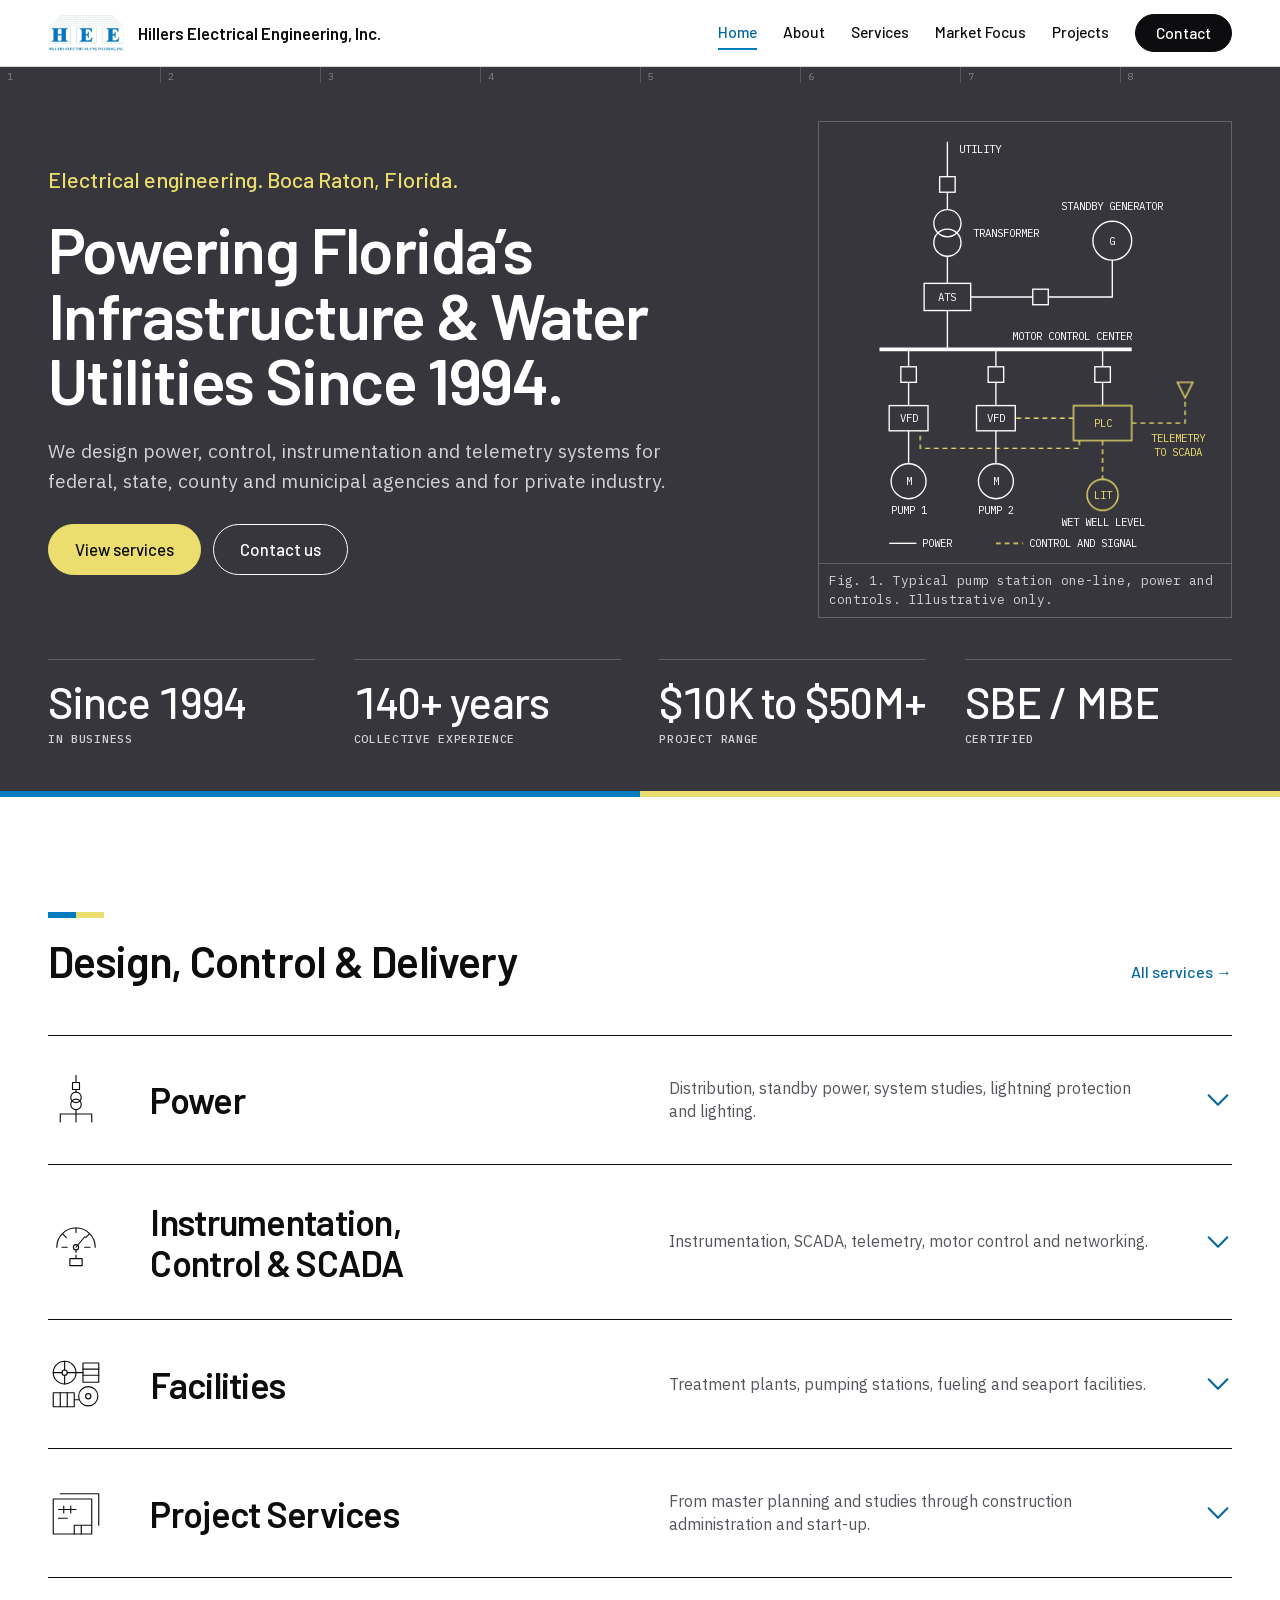
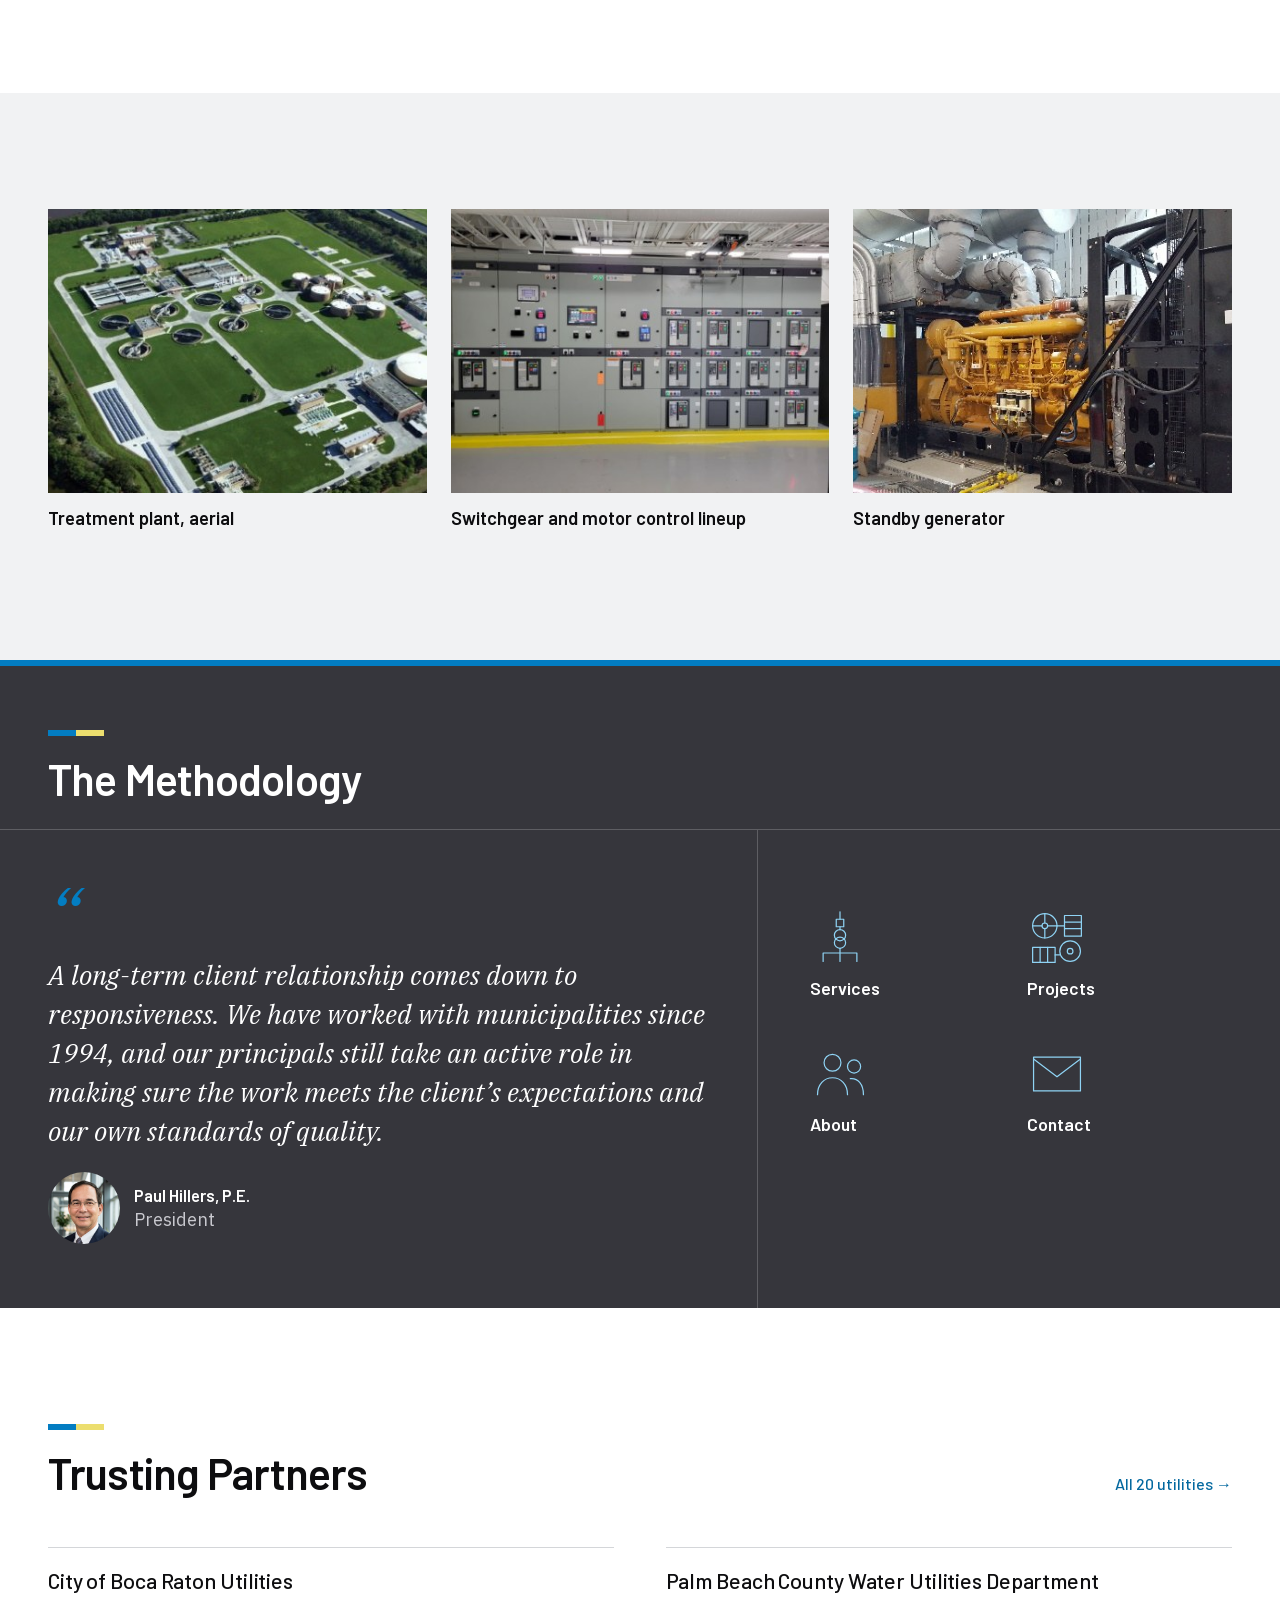
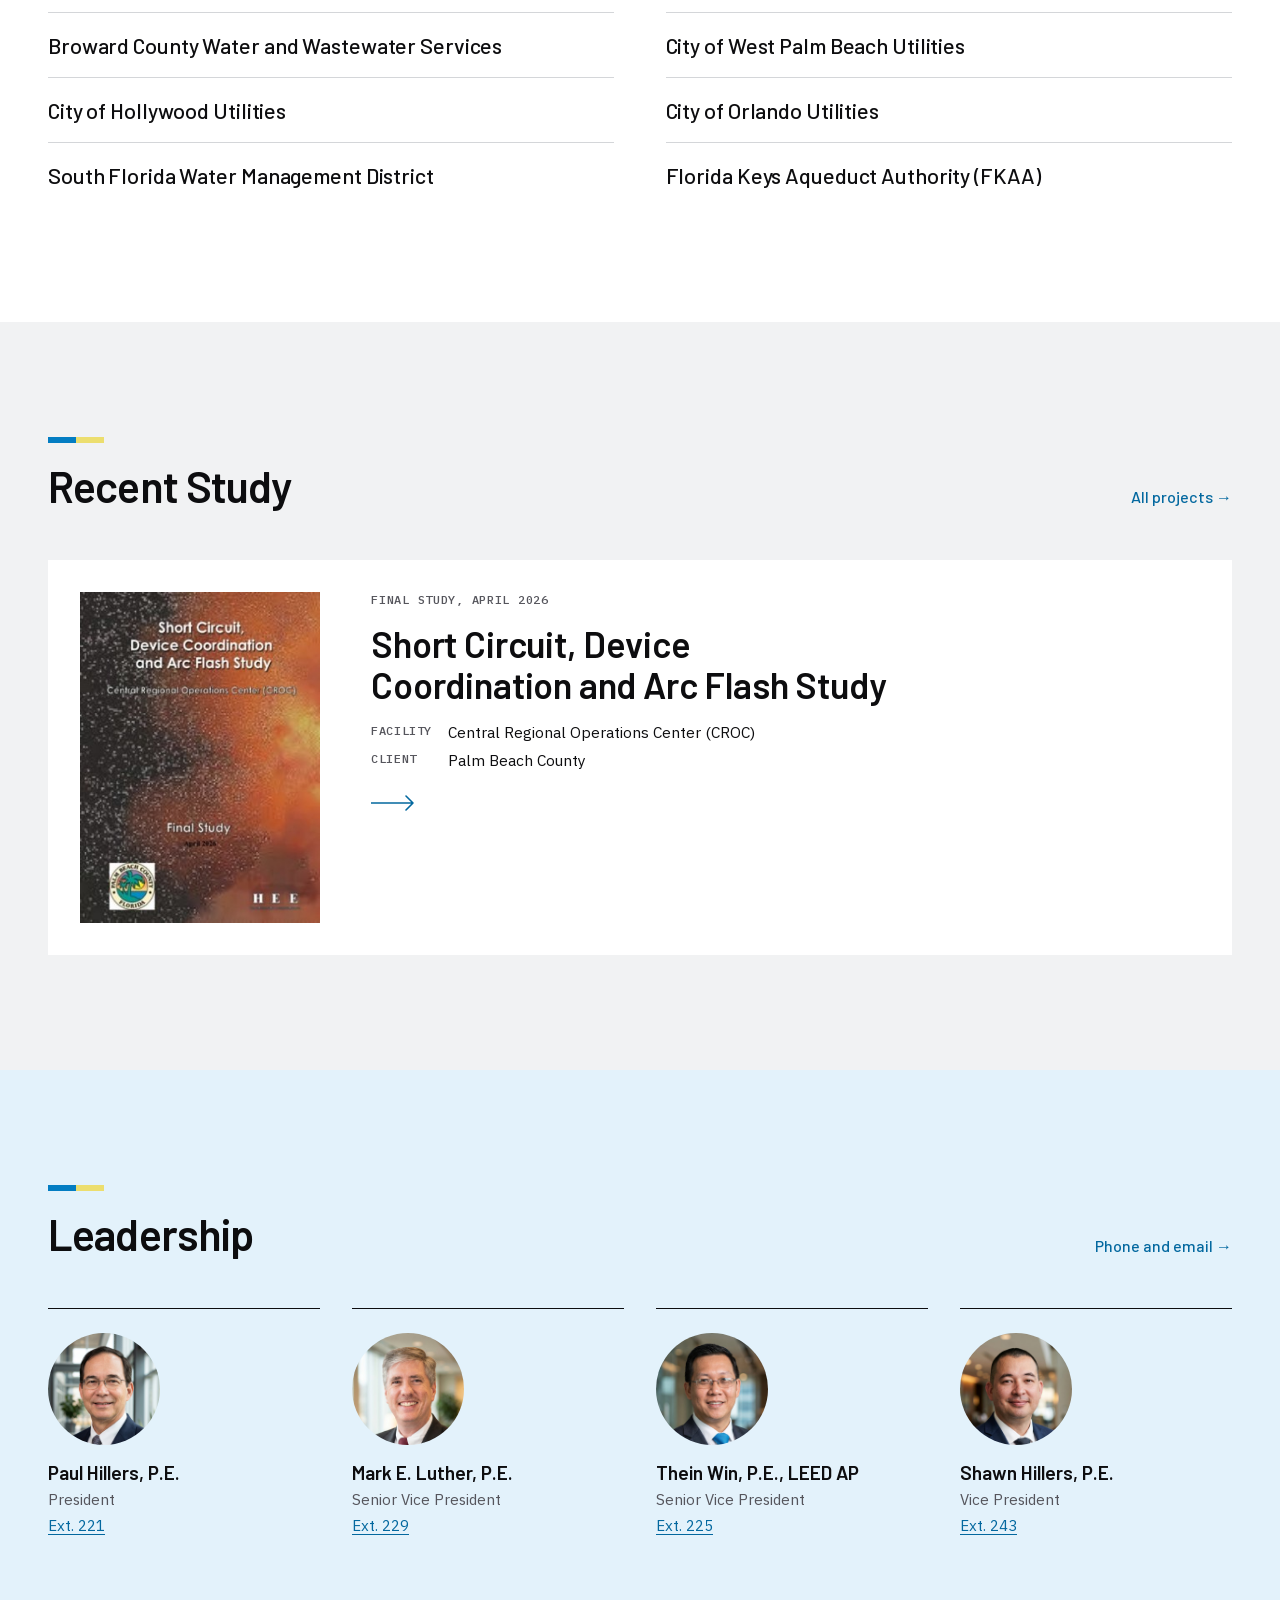
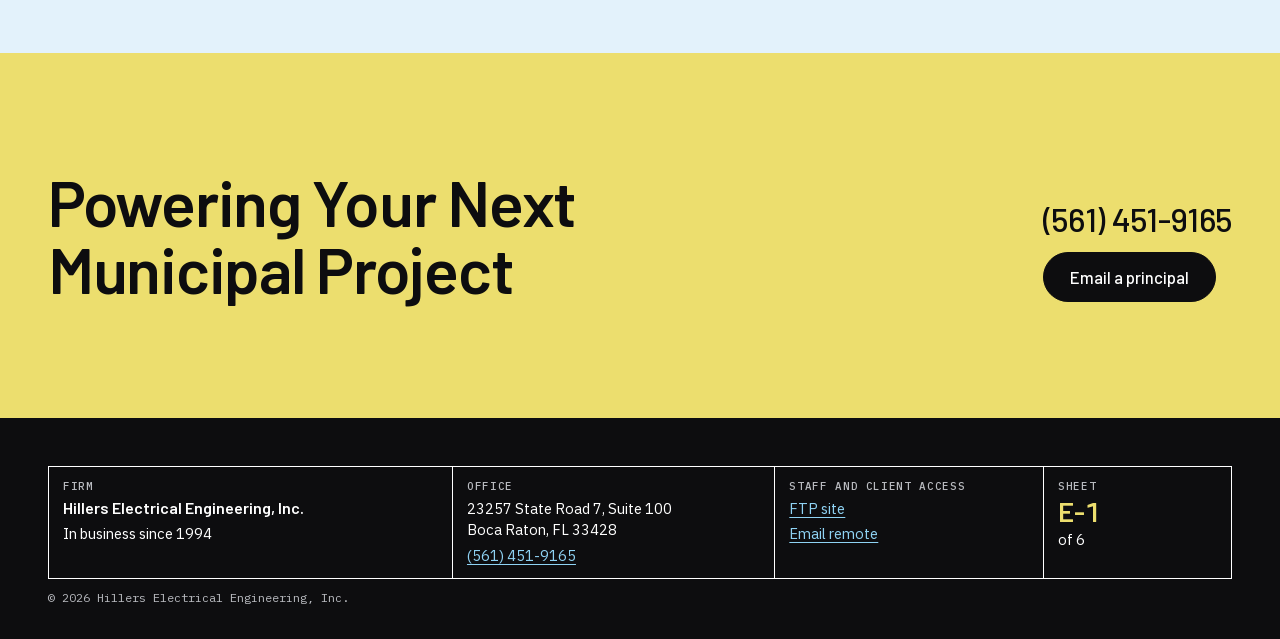
==== index.html @ 5da13897 "Site v1 preview: Elizabeth's design plus Services fixes, Market Focus page, SEO and launch files - P" ====
<!doctype html>
<html lang="en">
<head>
<meta charset="utf-8">
<meta name="viewport" content="width=device-width, initial-scale=1, viewport-fit=cover">
<title>Hillers Electrical Engineering | Boca Raton, Florida</title>
<meta name="description" content="Electrical, instrumentation and control engineering for public utilities and agencies. Boca Raton, Florida, since 1994.">
<link rel="canonical" href="https://www.hillersee.com/">
<link rel="icon" href="favicon.svg" type="image/svg+xml">
<meta name="theme-color" content="#36363c">
<meta property="og:type" content="website">
<meta property="og:site_name" content="Hillers Electrical Engineering, Inc.">
<meta property="og:title" content="Hillers Electrical Engineering | Boca Raton, Florida">
<meta property="og:description" content="Electrical, instrumentation and control engineering for public utilities and agencies. Boca Raton, Florida, since 1994.">
<meta property="og:url" content="https://www.hillersee.com/">
<meta property="og:image" content="https://www.hillersee.com/img/og.jpg">
<meta property="og:image:width" content="1200">
<meta property="og:image:height" content="630">
<meta name="twitter:card" content="summary_large_image">
<link rel="preload" href="fonts/barlow-600.woff2" as="font" type="font/woff2" crossorigin>
<link rel="preload" href="fonts/ibm-plex-sans-400.woff2" as="font" type="font/woff2" crossorigin>
<link rel="stylesheet" href="css/site.css">
<script type="application/ld+json">
{"@context":"https://schema.org","@type":"ProfessionalService","name":"Hillers Electrical Engineering, Inc.","alternateName":"HEE","url":"https://www.hillersee.com/","logo":"https://www.hillersee.com/img/logo.png","image":"https://www.hillersee.com/img/og.jpg","telephone":"+1-561-451-9165","foundingDate":"1994","description":"Electrical, instrumentation and control engineering for water, wastewater, stormwater, fueling and seaport facilities. SBE/MBE certified. Boca Raton, Florida, since 1994.","address":{"@type":"PostalAddress","streetAddress":"23257 State Road 7, Suite 100","addressLocality":"Boca Raton","addressRegion":"FL","postalCode":"33428","addressCountry":"US"},"areaServed":{"@type":"State","name":"Florida"},"knowsAbout":["Electrical power distribution design","SCADA and instrumentation","Telemetry systems","Arc flash studies","Standby generator systems","Water and wastewater treatment facilities"]}
</script>
</head>
<body>
<a class="skip" href="#main">Skip to content</a>
<header class="site-head band"><div class="wrap">
  <a class="brand" href="index.html"><img src="img/logo.png" alt="" width="451" height="216"><span>Hillers Electrical Engineering, Inc.</span></a>
  <nav class="site-nav" aria-label="Main"><ul><li><a href="index.html" aria-current="page">Home</a></li><li><a href="about.html">About</a></li><li><a href="services.html">Services</a></li><li><a href="market-focus.html">Market Focus</a></li><li><a href="projects.html">Projects</a></li><li><a href="contact.html">Contact</a></li></ul></nav>
</div></header>
<main id="main">
<section class="hero band"><div class="zones" aria-hidden="true"><span>1</span><span>2</span><span>3</span><span>4</span><span>5</span><span>6</span><span>7</span><span>8</span></div><div class="wrap">
  <div class="hero-text">
    <div class="rotor">
      <span class="r r1" aria-hidden="true">Water and wastewater. Stormwater and seaports.</span>
      <span class="r r2" aria-hidden="true">Power and control. Instrumentation and telemetry.</span>
      <span class="r r3" aria-hidden="true">Low to high voltage. Normal and standby power.</span>
      <p class="r-final">Electrical engineering. Boca Raton, Florida.</p>
    </div>
    <h1>Powering Florida’s Infrastructure &amp; Water Utilities Since 1994.</h1>
    <p class="lede">We design power, control, instrumentation and telemetry systems for federal, state, county and municipal agencies and for private industry.</p>
    <div class="actions"><a class="btn btn-solid" href="services.html">View services</a><a class="btn btn-line" href="contact.html">Contact us</a></div>
  </div>
  <figure class="plate hero-fig"><div class="hero-photos" aria-hidden="true"><img class="p1" src="img/plant-aerial.jpg" alt="" width="658" height="307"><img class="p2" src="img/switchgear.jpg" alt="" width="413" height="309"><img class="p3" src="img/generator.jpg" alt="" width="555" height="312"></div><div class="oneline"><svg viewBox="0 0 400 430" role="img" aria-labelledby="ol-t ol-d" class="oneline-svg">
  <title id="ol-t">Illustrative one-line diagram of a pump station</title>
  <desc id="ol-d">Utility power passes through a breaker and transformer to an automatic transfer switch, which also takes a standby generator. The switch feeds a motor control center serving two pumps through variable frequency drives. A PLC reads wet well level, controls the drives and reports to SCADA by telemetry.</desc>
  <!-- service and transfer switch -->
  <text x="132" y="20">UTILITY</text>
  <path class="pw" d="M120 8V44M120 60V78M120 126V154M120 182V222"/>
  <rect class="dev" x="112" y="44" width="16" height="16"/>
  <circle class="dev" cx="120" cy="92" r="14"/><circle cx="120" cy="112" r="14" class="pw"/>
  <text x="146" y="106">TRANSFORMER</text>
  <rect class="dev" x="96" y="154" width="48" height="28"/><text class="tc" x="120" y="172">ATS</text>
  <!-- standby generator -->
  <text class="tc" x="290" y="78">STANDBY GENERATOR</text>
  <path class="pw" d="M290 130V168H144"/>
  <circle class="dev" cx="290" cy="110" r="20"/><text class="tc" x="290" y="114">G</text>
  <rect class="dev" x="208" y="160" width="16" height="16"/>
  <!-- motor control center -->
  <path class="bus" d="M50 222H310"/>
  <text x="310" y="212" text-anchor="end">MOTOR CONTROL CENTER</text>
  <!-- pump feeders -->
  <path class="pw" d="M80 222V240M80 256V280M80 306V340M170 222V240M170 256V280M170 306V340M280 222V240M280 256V280"/>
  <rect class="dev" x="72" y="240" width="16" height="16"/><rect class="dev" x="162" y="240" width="16" height="16"/><rect class="dev" x="272" y="240" width="16" height="16"/>
  <rect class="dev" x="60" y="280" width="40" height="26"/><text class="tc" x="80" y="297">VFD</text>
  <rect class="dev" x="150" y="280" width="40" height="26"/><text class="tc" x="170" y="297">VFD</text>
  <circle class="dev" cx="80" cy="358" r="18"/><text class="tc" x="80" y="362">M</text>
  <circle class="dev" cx="170" cy="358" r="18"/><text class="tc" x="170" y="362">M</text>
  <text class="tc" x="80" y="392">PUMP 1</text><text class="tc" x="170" y="392">PUMP 2</text>
  <!-- controls -->
  <path class="sig" d="M250 293H190M256 316V324H92V306M280 316V356M310 298H365V272"/>
  <rect class="inst" x="250" y="280" width="60" height="36"/><text class="tc blue" x="280" y="302">PLC</text>
  <circle class="inst" cx="280" cy="372" r="16"/><text class="tc blue" x="280" y="376">LIT</text>
  <text class="tc" x="280" y="404">WET WELL LEVEL</text>
  <path class="inst" d="M365 272L357 256H373Z"/>
  <text class="tc blue" x="358" y="318">TELEMETRY</text><text class="tc blue" x="358" y="332">TO SCADA</text>
  <!-- legend -->
  <path class="pw" d="M60 422H88"/><text x="94" y="426">POWER</text>
  <path class="sig" d="M170 422H198"/><text x="204" y="426">CONTROL AND SIGNAL</text>
</svg></div><figcaption>Fig. 1. Typical pump station one-line, power and controls. Illustrative only.</figcaption></figure>
    <dl class="facts">
      <div><dt>In business</dt><dd>Since 1994</dd></div>
      <div><dt>Collective experience</dt><dd>140+ years</dd></div>
      <div><dt>Project range</dt><dd>$10K to $50M+</dd></div>
      <div><dt>Certified</dt><dd>SBE / MBE</dd></div>
    </dl>
</div></section>

<section class="band"><div class="wrap">
  <div class="section-head"><h2>Design, Control &amp; Delivery</h2><a class="more" href="services.html">All services</a></div>
  <div class="tiles"><details class="tile" name="services"><summary><svg class="icon" viewBox="0 0 64 64" aria-hidden="true" focusable="false"><path d="M32 4v8"/><rect x="28" y="12" width="8" height="8"/><path d="M32 20v3"/><circle cx="32" cy="29" r="6"/><circle cx="32" cy="37" r="6"/><path d="M32 43v5M14 48h36M14 48v9M32 48v9M50 48v9"/></svg><h3>Power</h3><p>Distribution, standby power, system studies, lightning protection and lighting.</p><svg class="chev" viewBox="0 0 24 24" aria-hidden="true" focusable="false"><path d="M4 8l8 8 8-8"/></svg></summary><div class="tile-body"><ul class="ticks"><li>Low, medium and high voltage power distribution systems</li><li>Emergency standby generator systems</li><li>Short-circuit, protective device coordination and arc flash studies</li><li>Lightning protection, grounding, bonding and surge protection</li><li>Lighting systems design</li></ul><a class="more" href="services.html#power">Power in detail</a></div></details><details class="tile" name="services"><summary><svg class="icon" viewBox="0 0 64 64" aria-hidden="true" focusable="false"><path d="M10 38a22 22 0 0 1 44 0"/><path d="M16 38h6M42 38h6M32 16v5M17 23l4 4M47 23l-4 4"/><path d="M32 38l10-12"/><circle cx="32" cy="38" r="3"/><path stroke-dasharray="3 3" d="M32 41v10"/><rect x="25" y="51" width="14" height="8"/></svg><h3>Instrumentation, Control &amp; SCADA</h3><p>Instrumentation, SCADA, telemetry, motor control and networking.</p><svg class="chev" viewBox="0 0 24 24" aria-hidden="true" focusable="false"><path d="M4 8l8 8 8-8"/></svg></summary><div class="tile-body"><ul class="ticks"><li>Process instrumentation and control systems</li><li>SCADA and operator interface systems</li><li>Telemetry systems, fiber optic and radio communication</li><li>Motor control systems, including VFD applications</li><li>Communications and networking systems</li><li>PLC and computer programming</li></ul><a class="more" href="services.html#controls">Instrumentation, Control &amp; SCADA in detail</a></div></details><details class="tile" name="services"><summary><svg class="icon" viewBox="0 0 64 64" aria-hidden="true" focusable="false"><circle cx="19" cy="19" r="13"/><circle cx="19" cy="19" r="3"/><path d="M6 19h10M22 19h10M19 6v10M19 22v10"/><circle cx="46" cy="46" r="11"/><circle cx="46" cy="46" r="3"/><rect x="40" y="8" width="18" height="22"/><path d="M40 15h18M40 22h18"/><rect x="6" y="42" width="24" height="16"/><path d="M14 42v16M22 42v16"/><path d="M32 19h8M30 50h5"/></svg><h3>Facilities</h3><p>Treatment plants, pumping stations, fueling and seaport facilities.</p><svg class="chev" viewBox="0 0 24 24" aria-hidden="true" focusable="false"><path d="M4 8l8 8 8-8"/></svg></summary><div class="tile-body"><ul class="ticks"><li>Water and wastewater treatment plants</li><li>Stormwater pumping and control structures</li><li>Lift stations and ASR wells</li><li>Fueling systems, seaport storage and handling</li><li>Major fuel storage and refining facilities, U.S. and international</li></ul><a class="more" href="services.html#facilities">Facilities in detail</a></div></details><details class="tile" name="services"><summary><svg class="icon" viewBox="0 0 64 64" aria-hidden="true" focusable="false"><path d="M14 10h44v36"/><rect x="6" y="16" width="44" height="40"/><path d="M30 46h20M30 46v10M38 46v10"/><path d="M12 28h20M18 24v8M26 24v8"/><path d="M12 38h10"/></svg><h3>Project Services</h3><p>From master planning and studies through construction administration and start-up.</p><svg class="chev" viewBox="0 0 24 24" aria-hidden="true" focusable="false"><path d="M4 8l8 8 8-8"/></svg></summary><div class="tile-body"><ul class="ticks"><li>Master planning and condition assessment studies</li><li>Constructability review and utility coordination</li><li>Energy audits, cost estimates and value engineering</li><li>Construction administration, inspection, testing and start-up</li><li>Security and fire alarm system design</li></ul><a class="more" href="services.html#project-services">Project Services in detail</a></div></details></div>
</div></section>

<section class="band tinted"><div class="wrap">
  <div class="plates-3">
    <a class="photo-card" href="projects.html"><div class="zoom"><img src="img/plant-aerial.jpg" alt="Aerial view of a treatment plant with clarifiers and storage tanks" width="658" height="307"></div><span>Treatment plant, aerial</span></a>
    <a class="photo-card" href="projects.html"><div class="zoom"><img src="img/switchgear.jpg" alt="Lineup of electrical switchgear and motor control sections in an indoor electrical room" width="413" height="309"></div><span>Switchgear and motor control lineup</span></a>
    <a class="photo-card" href="projects.html"><div class="zoom"><img src="img/generator.jpg" alt="Large diesel standby generator installed indoors" width="555" height="312"></div><span>Standby generator</span></a>
  </div>
</div></section>

<section class="quote-band"><div class="quote-head band"><div class="wrap"><h2>The Methodology</h2></div></div>
  <div class="band"><div class="wrap quote-grid">
    <div class="quote-main stack">
      <blockquote><p>A long-term client relationship comes down to responsiveness. We have worked with municipalities since 1994, and our principals still take an active role in making sure the work meets the client’s expectations and our own standards of&nbsp;quality.</p></blockquote>
      <div class="by"><img src="img/paul-hillers.jpg" alt="" width="72" height="72"><p><strong>Paul Hillers, P.E.</strong><br>President</p></div>
    </div>
    <nav class="quick" aria-label="Quick links">
      <a href="services.html"><svg class="icon" viewBox="0 0 64 64" aria-hidden="true" focusable="false"><path d="M32 4v8"/><rect x="28" y="12" width="8" height="8"/><path d="M32 20v3"/><circle cx="32" cy="29" r="6"/><circle cx="32" cy="37" r="6"/><path d="M32 43v5M14 48h36M14 48v9M32 48v9M50 48v9"/></svg><span>Services</span></a>
      <a href="projects.html"><svg class="icon" viewBox="0 0 64 64" aria-hidden="true" focusable="false"><circle cx="19" cy="19" r="13"/><circle cx="19" cy="19" r="3"/><path d="M6 19h10M22 19h10M19 6v10M19 22v10"/><circle cx="46" cy="46" r="11"/><circle cx="46" cy="46" r="3"/><rect x="40" y="8" width="18" height="22"/><path d="M40 15h18M40 22h18"/><rect x="6" y="42" width="24" height="16"/><path d="M14 42v16M22 42v16"/><path d="M32 19h8M30 50h5"/></svg><span>Projects</span></a>
      <a href="about.html"><svg class="icon" viewBox="0 0 64 64" aria-hidden="true" focusable="false"><circle cx="24" cy="20" r="9"/><path d="M8 54c0-11 7-18 16-18s16 7 16 18"/><circle cx="47" cy="24" r="7"/><path d="M43 37c8-1 14 6 14 17"/></svg><span>About</span></a>
      <a href="contact.html"><svg class="icon" viewBox="0 0 64 64" aria-hidden="true" focusable="false"><rect x="7" y="14" width="50" height="36"/><path d="M7 16l25 19 25-19"/></svg><span>Contact</span></a>
    </nav>
  </div></div>
</section>

<section class="band"><div class="wrap">
  <div class="section-head"><h2>Trusting Partners</h2><a class="more" href="market-focus.html">All 20 utilities</a></div>
  <ul class="client-short"><li>City of Boca Raton Utilities</li><li>Palm Beach County Water Utilities Department</li><li>Broward County Water and Wastewater Services</li><li>City of West Palm Beach Utilities</li><li>City of Hollywood Utilities</li><li>City of Orlando Utilities</li><li>South Florida Water Management District</li><li>Florida Keys Aqueduct Authority (FKAA)</li></ul>
</div></section>

<section class="band tinted"><div class="wrap">
  <div class="section-head"><h2>Recent Study</h2><a class="more" href="projects.html">All projects</a></div>
  <a class="feature" href="projects.html#croc">
    <div class="zoom"><img src="img/croc-study.jpg" alt="Cover of the Short Circuit, Device Coordination and Arc Flash Study for the Central Regional Operations Center, Palm Beach County" width="288" height="397"></div>
    <div class="feature-body">
      <p class="label">Final study, April 2026</p>
      <h3>Short Circuit, Device Coordination and Arc Flash Study</h3>
      <dl>
        <dt>Facility</dt><dd>Central Regional Operations Center (CROC)</dd>
        <dt>Client</dt><dd>Palm Beach County</dd>
      </dl>
      <svg class="arrow" viewBox="0 0 44 16" aria-hidden="true" focusable="false"><path d="M0 8h42M35 1l7 7-7 7"/></svg>
    </div>
  </a>
</div></section>

<section class="band tinted-blue"><div class="wrap">
  <div class="section-head"><h2>Leadership</h2><a class="more" href="contact.html">Phone and email</a></div>
  <ul class="names"><li><img src="img/paul-hillers.jpg" alt="" width="104" height="104"><strong>Paul Hillers, P.E.</strong><span>President</span><a href="tel:+15614519165,221">Ext. 221</a></li><li><img src="img/mark-luther.jpg" alt="" width="104" height="104"><strong>Mark E. Luther, P.E.</strong><span>Senior Vice President</span><a href="tel:+15614519165,229">Ext. 229</a></li><li><img src="img/thein-win.jpg" alt="" width="104" height="104"><strong>Thein Win, P.E., LEED AP</strong><span>Senior Vice President</span><a href="tel:+15614519165,225">Ext. 225</a></li><li><img src="img/shawn-hillers.jpg" alt="" width="104" height="104"><strong>Shawn Hillers, P.E.</strong><span>Vice President</span><a href="tel:+15614519165,243">Ext. 243</a></li></ul>
</div></section>
<section class="cta band"><div class="wrap">
  <h2>Powering Your Next Municipal Project</h2>
  <div class="cta-actions"><a class="cta-phone" href="tel:+15614519165">(561) 451-9165</a><a class="btn" href="contact.html">Email a principal</a></div>
</div></section>
</main>
<footer class="title-block band"><div class="wrap">
  <div class="tb">
    <div><span class="label">Firm</span><strong>Hillers Electrical Engineering, Inc.</strong><span>In business since 1994</span></div>
    <div><span class="label">Office</span><span>23257 State Road 7, Suite 100<br>Boca Raton, FL 33428</span><a href="tel:+15614519165">(561) 451-9165</a></div>
    <div><span class="label">Staff and client access</span><a href="http://ftp.hillersee.com">FTP site</a><a href="https://outlook.office.com">Email remote</a></div>
    <div><span class="label">Sheet</span><span class="sheet">E-1</span><span>of 6</span></div>
  </div>
  <p class="fine">&copy; 2026 Hillers Electrical Engineering, Inc.</p>
</div></footer>
</body>
</html>
---- css/site.css ----
/* Self-hosted Google Fonts, latin subset (OFL). */
@font-face { font-family: 'Barlow'; font-style: normal; font-weight: 500; font-display: swap; src: url('../fonts/barlow-500.woff2') format('woff2'); unicode-range: U+0000-00FF, U+0131, U+0152-0153, U+02BB-02BC, U+02C6, U+02DA, U+02DC, U+0304, U+0308, U+0329, U+2000-206F, U+20AC, U+2122, U+2191, U+2193, U+2212, U+2215, U+FEFF, U+FFFD; }
@font-face { font-family: 'Barlow'; font-style: normal; font-weight: 600; font-display: swap; src: url('../fonts/barlow-600.woff2') format('woff2'); unicode-range: U+0000-00FF, U+0131, U+0152-0153, U+02BB-02BC, U+02C6, U+02DA, U+02DC, U+0304, U+0308, U+0329, U+2000-206F, U+20AC, U+2122, U+2191, U+2193, U+2212, U+2215, U+FEFF, U+FFFD; }
@font-face { font-family: 'IBM Plex Mono'; font-style: normal; font-weight: 400; font-display: swap; src: url('../fonts/ibm-plex-mono-400.woff2') format('woff2'); unicode-range: U+0000-00FF, U+0131, U+0152-0153, U+02BB-02BC, U+02C6, U+02DA, U+02DC, U+0304, U+0308, U+0329, U+2000-206F, U+20AC, U+2122, U+2191, U+2193, U+2212, U+2215, U+FEFF, U+FFFD; }
@font-face { font-family: 'IBM Plex Mono'; font-style: normal; font-weight: 500; font-display: swap; src: url('../fonts/ibm-plex-mono-500.woff2') format('woff2'); unicode-range: U+0000-00FF, U+0131, U+0152-0153, U+02BB-02BC, U+02C6, U+02DA, U+02DC, U+0304, U+0308, U+0329, U+2000-206F, U+20AC, U+2122, U+2191, U+2193, U+2212, U+2215, U+FEFF, U+FFFD; }
@font-face { font-family: 'IBM Plex Sans'; font-style: normal; font-weight: 400; font-display: swap; src: url('../fonts/ibm-plex-sans-400.woff2') format('woff2'); unicode-range: U+0000-00FF, U+0131, U+0152-0153, U+02BB-02BC, U+02C6, U+02DA, U+02DC, U+0304, U+0308, U+0329, U+2000-206F, U+20AC, U+2122, U+2191, U+2193, U+2212, U+2215, U+FEFF, U+FFFD; }
@font-face { font-family: 'IBM Plex Sans'; font-style: normal; font-weight: 500; font-display: swap; src: url('../fonts/ibm-plex-sans-500.woff2') format('woff2'); unicode-range: U+0000-00FF, U+0131, U+0152-0153, U+02BB-02BC, U+02C6, U+02DA, U+02DC, U+0304, U+0308, U+0329, U+2000-206F, U+20AC, U+2122, U+2191, U+2193, U+2212, U+2215, U+FEFF, U+FFFD; }
@font-face { font-family: 'IBM Plex Serif'; font-style: italic; font-weight: 400; font-display: swap; src: url('../fonts/ibm-plex-serif-400-italic.woff2') format('woff2'); unicode-range: U+0000-00FF, U+0131, U+0152-0153, U+02BB-02BC, U+02C6, U+02DA, U+02DC, U+0304, U+0308, U+0329, U+2000-206F, U+20AC, U+2122, U+2191, U+2193, U+2212, U+2215, U+FEFF, U+FFFD; }

/* Hillers Electrical Engineering. Concept: a drawing sheet, modernized. Logo blue and electric yellow
   on charcoal for headers, white and light grey for reading, black for the title block. Single light theme on purpose. */
:root {
  color-scheme: light;
  --logo: #037dc2;       /* sampled from the HEE logo: marks, rules, large shapes */
  --yellow: #ECDE6E;
  --charcoal: #36363c;
  --black: #0d0d0f;
  --white: #ffffff;
  --light-blue: #e3f2fb;
  --sky: #8fd3f4;        /* light blue for text and links on dark */
  --light-grey: #f1f2f3;
  --paper: var(--white);
  --tint: var(--light-grey);
  --ink: var(--black);
  --muted: #55555c;
  --rule: #d4d6d9;
  --blue: #03689f;       /* logo blue, one step darker so small text and links pass AA on white */
  --blue-logo: var(--logo);
  --display: "Barlow", "Helvetica Neue", Arial, sans-serif;
  --serif: "IBM Plex Serif", Georgia, serif;
  --body: "IBM Plex Sans", "Segoe UI", Arial, sans-serif;
  --mono: "IBM Plex Mono", Consolas, Menlo, monospace;
  --wrap: 1240px;
}
*, *::before, *::after { box-sizing: border-box; }
html { -webkit-text-size-adjust: 100%; }
body {
  margin: 0;
  background: var(--paper);
  color: var(--ink);
  font: 400 17px/1.6 var(--body);
}
img, svg { display: block; max-width: 100%; height: auto; }
a { color: var(--blue); text-underline-offset: 3px; }
a:hover { color: var(--ink); }
:focus-visible { outline: 2px solid var(--blue); outline-offset: 2px; }
h1, h2, h3 { font-family: var(--display); line-height: 1.15; margin: 0; text-wrap: balance; }
h1 { font-size: clamp(2.5rem, 5.4vw, 4.6rem); font-weight: 600; letter-spacing: -0.025em; line-height: 1.02; }
h2 { font-size: clamp(1.9rem, 3.4vw, 2.9rem); font-weight: 600; letter-spacing: -0.02em; line-height: 1.05; }
h3, .group h2, .person h2 { font-size: 1.3rem; font-weight: 600; letter-spacing: -0.005em; line-height: 1.15; }
[id] { scroll-margin-top: 96px; }
p { margin: 0; max-width: 65ch; }
ul { margin: 0; padding: 0; list-style: none; }

/* Dark sections re-point the tokens, so everything inside follows */
.hero, .page-head { --paper: var(--charcoal); --ink: var(--white); --muted: #d0d2d6; --rule: #63636a; --blue: var(--sky); background: var(--charcoal); color: var(--white); position: relative; }
.hero::before, .page-head::before, .hero::after, .page-head::after { content: ""; position: absolute; bottom: 0; height: 6px; width: 50%; }
.hero::before, .page-head::before { left: 0; background: var(--logo); transform-origin: left; }
.hero::after, .page-head::after { right: 0; background: var(--yellow); transform-origin: right; }
.title-block { --paper: var(--black); --ink: var(--white); --muted: #b9bbc0; --blue: var(--sky); color: var(--white); }
.page-head + .ruled { border-top: 0; }
.band { padding-left: max(clamp(16px, 4vw, 48px), env(safe-area-inset-left, 0px)); padding-right: max(clamp(16px, 4vw, 48px), env(safe-area-inset-right, 0px)); }
.wrap { max-width: var(--wrap); margin-inline: auto; }
.skip { position: absolute; left: -999px; top: 0; background: var(--ink); color: #fff; padding: 8px 12px; z-index: 5; }
.skip:focus { left: 8px; top: 8px; color: #fff; }
.label { font: 500 0.75rem/1.4 var(--mono); letter-spacing: 0.06em; text-transform: uppercase; color: var(--muted); }

/* Header */
.site-head { position: sticky; top: 0; z-index: 20; background: rgba(255, 255, 255, 0.9); -webkit-backdrop-filter: blur(14px); backdrop-filter: blur(14px); border-bottom: 1px solid var(--rule); }
.site-head .wrap { display: flex; flex-wrap: wrap; align-items: center; justify-content: space-between; gap: 12px 32px; padding-block: 14px; }
.brand { display: flex; align-items: center; gap: 14px; text-decoration: none; color: var(--ink); }
.brand img { width: 76px; }
.brand span { font: 600 1.05rem/1.2 var(--display); }
.site-nav ul { display: flex; flex-wrap: wrap; align-items: center; gap: 4px 26px; }
.site-nav a { display: inline-block; padding: 6px 0; font: 500 0.97rem/1.3 var(--display); color: var(--ink); text-decoration: none; border-bottom: 2px solid transparent; }
.site-nav a:hover { color: var(--blue); }
.site-nav a[aria-current="page"] { border-bottom-color: var(--blue-logo); color: var(--blue); }
.site-nav li:last-child a { padding: 8px 20px; border: 1px solid var(--black); border-radius: 999px; background: var(--black); color: var(--white); transition: background .2s ease, color .2s ease; }
.site-nav li:last-child a[aria-current="page"] { background: var(--black); color: var(--white); border-color: var(--black); }
.site-nav li:last-child a:hover { background: var(--white); color: var(--black); border-color: var(--black); }

/* Section rhythm */
main > section { padding-block: clamp(64px, 9vw, 120px); }
main > section.quote-band { padding-block: 0; }
main > section + section .wrap { border-top: 0; }
.ruled { border-top: 1px solid var(--rule); }
.tinted { background: var(--tint); }
.tinted-blue { background: var(--light-blue); }
.stack { display: grid; gap: 16px; }
.section-head { display: flex; flex-wrap: wrap; justify-content: space-between; align-items: end; gap: 12px 24px; margin-bottom: clamp(32px, 4vw, 56px); }
.section-head h2::before, .quote-head h2::before { content: ""; display: block; width: 56px; height: 6px; margin-bottom: 20px; background: linear-gradient(90deg, var(--logo) 50%, var(--yellow) 50%); }
.page-head { padding-block: clamp(56px, 8vw, 112px) clamp(48px, 6vw, 80px); }
.page-head h1 { max-width: 900px; }
.lede { font-size: clamp(1.1rem, 1.5vw, 1.25rem); color: var(--muted); }
.more { font: 500 1rem/1.4 var(--display); white-space: nowrap; text-decoration: none; }
.more::after { content: " \2192"; }
.more:hover { text-decoration: underline; }

/* Home hero */
/* Zone ruler along the top of the hero, as on the border of a drawing sheet. Decorative. */
.zones { display: none; }
@media (min-width: 1000px) {
  .zones { position: absolute; inset: 0 0 auto 0; display: grid; grid-template-columns: repeat(8, 1fr); pointer-events: none; font: 400 10px/1 var(--mono); color: rgba(255, 255, 255, 0.38); }
  .zones span { height: 16px; padding: 5px 0 0 7px; border-left: 1px solid rgba(255, 255, 255, 0.16); }
  .zones span:first-child { border-left: 0; }
}
/* The hero is sized by viewport height as well as width, so title, subtext, buttons and facts fit on one screen. */
.hero .wrap { display: grid; grid-template-columns: minmax(0, 1fr) auto; gap: clamp(20px, 4.5vh, 64px) clamp(28px, 5vw, 80px); align-items: center; }
.hero h1 { font-size: clamp(2.2rem, min(5vw, 9.5vh), 4.4rem); max-width: 13em; }
.hero .lede { max-width: 34em; }
.hero-fig { width: min(440px, 46vh, 36vw); }
.hero .label, .page-head .label { color: var(--sky); }
.hero-text { display: grid; gap: clamp(14px, 2.6vh, 24px); min-width: 0; }
main > section.hero { padding-block: clamp(24px, 6vh, 96px) clamp(28px, 5.5vh, 72px); }
.actions { display: flex; flex-wrap: wrap; gap: 12px; margin-top: 4px; }
.btn { display: inline-block; padding: 14px 26px; font: 500 1.05rem/1.2 var(--display); text-decoration: none; border: 1px solid var(--blue); border-radius: 999px; transition: background .2s ease, color .2s ease; }
.btn-solid { background: var(--yellow); border-color: var(--yellow); color: var(--black); }
.btn-solid:hover { background: var(--white); border-color: var(--white); color: var(--black); }
.btn-line { color: var(--white); border-color: var(--white); }
.btn-line:hover { background: var(--white); color: var(--black); }

/* Figure plates */
figure { margin: 0; min-width: 0; }
.plate { border: 1px solid var(--rule); }
.plate img { width: 100%; }
figcaption { font: 400 0.8rem/1.45 var(--mono); color: var(--muted); padding: 8px 10px; border-top: 1px solid var(--rule); background: var(--paper); }
.oneline { padding: 12px; }
.oneline text { font-family: var(--mono); font-size: 11px; fill: var(--ink); }
.oneline .pw { stroke: var(--ink); stroke-width: 1.4; fill: none; }
.oneline .bus { stroke: var(--ink); stroke-width: 4; fill: none; }
.oneline .dev { stroke: var(--ink); stroke-width: 1.4; fill: var(--paper); }
.oneline .sig { stroke: var(--yellow); stroke-width: 1.4; stroke-dasharray: 5 4; fill: none; }
.oneline .inst { stroke: var(--yellow); stroke-width: 1.4; fill: var(--paper); }
.oneline .tc { text-anchor: middle; }
.oneline .blue { fill: var(--yellow); }

/* Facts table */
.facts { grid-column: 1 / -1; display: grid; grid-template-columns: repeat(4, minmax(0, 1fr)); gap: 24px clamp(20px, 3vw, 40px); }
.facts > div { padding-top: clamp(12px, 2.2vh, 20px); border-top: 1px solid var(--rule); display: flex; flex-direction: column-reverse; justify-content: start; gap: 8px; }
.facts dt { font: 500 0.72rem/1.4 var(--mono); letter-spacing: 0.06em; text-transform: uppercase; color: var(--muted); }
.facts dd { margin: 0; font: 500 clamp(1.5rem, min(3.4vw, 5.2vh), 2.9rem)/1 var(--display); letter-spacing: -0.02em; font-variant-numeric: tabular-nums; }
dl { margin: 0; }

/* Service groups */
.groups { display: grid; grid-template-columns: repeat(2, minmax(0, 1fr)); gap: 0 clamp(24px, 4vw, 56px); }
.group { padding-block: 20px; border-top: 3px solid var(--logo); display: grid; gap: 8px; align-content: start; min-width: 0; }
.group p { color: var(--muted); font-size: 0.98rem; }
.ticks li { padding: 6px 0; border-bottom: 1px solid var(--tint); }
.ticks li:last-child { border-bottom: 0; }

/* Photo rows */
.plates-3 { display: grid; grid-template-columns: repeat(3, minmax(0, 1fr)); gap: 24px; align-items: start; }
.plates-3 img { aspect-ratio: 4 / 3; object-fit: cover; }
.split { display: grid; grid-template-columns: minmax(0, 1fr) minmax(0, 420px); gap: clamp(28px, 5vw, 64px); align-items: start; }
.split > * { min-width: 0; }

/* Clients */
.client-short { display: grid; grid-template-columns: repeat(2, minmax(0, 1fr)); column-gap: clamp(24px, 4vw, 64px); }
.client-short li { padding: 18px 0; border-top: 1px solid var(--rule); font: 500 clamp(1.1rem, 1.7vw, 1.35rem)/1.3 var(--display); letter-spacing: -0.005em; }

/* People */
.people { display: grid; grid-template-columns: repeat(2, minmax(0, 1fr)); gap: 0 clamp(24px, 4vw, 56px); }
.person { display: grid; grid-template-columns: 120px minmax(0, 1fr); gap: 20px; padding-block: 20px; align-items: center; border-top: 3px solid var(--logo); }
.person img { width: 120px; height: 120px; border-radius: 50%; background: var(--light-grey); }
.person-note { grid-template-columns: minmax(0, 1fr); }
.person h2 { font-size: 1.15rem; }
.person .role { color: var(--muted); font-size: 0.95rem; }
.person .lines { margin-top: 6px; font-size: 0.95rem; display: grid; gap: 2px; }
.person .lines a { overflow-wrap: anywhere; }
.names { display: grid; grid-template-columns: repeat(4, minmax(0, 1fr)); gap: 16px clamp(16px, 3vw, 32px); }
.names > li { display: grid; gap: 2px; border-top: 1px solid var(--ink); padding-top: 24px; font-size: 0.95rem; min-width: 0; }
.names img { width: 112px; height: 112px; border-radius: 50%; margin-bottom: 14px; background: var(--light-grey); }
.names strong { font: 600 1.2rem/1.25 var(--display); }
.names span { color: var(--muted); }

/* Tables */
.table-scroll { overflow-x: auto; }
table { border-collapse: collapse; width: 100%; font-size: 0.97rem; }
th, td { text-align: left; padding: 10px 12px 10px 0; border-bottom: 1px solid var(--rule); vertical-align: top; }
th { font: 500 0.72rem/1.4 var(--mono); letter-spacing: 0.06em; text-transform: uppercase; color: var(--muted); }

/* Project entry */
.entry { display: grid; grid-template-columns: 180px minmax(0, 1fr); gap: 24px; align-items: start; }
.entry img { border: 1px solid var(--rule); width: 100%; }
.entry dl { display: grid; grid-template-columns: max-content minmax(0, 1fr); gap: 4px 16px; font-size: 0.97rem; }
.entry dt { font: 500 0.75rem/1.9 var(--mono); text-transform: uppercase; letter-spacing: 0.05em; color: var(--muted); }
.entry dd { margin: 0; }
.gallery { display: grid; grid-template-columns: repeat(3, minmax(0, 1fr)); gap: 20px; align-items: start; }
.gallery img { aspect-ratio: 4 / 3; object-fit: cover; }

/* Projects: utilities drawn as feeders off a bus, echoing the one-line on Home */
.feeders { display: grid; grid-template-columns: repeat(4, minmax(0, 1fr)); row-gap: clamp(48px, 6vw, 80px); }
.feeders li { position: relative; border-top: 4px solid var(--logo); padding: 40px 20px 0 0; font: 500 1.05rem/1.3 var(--display); min-width: 0; }
.feeders li::before { content: ""; position: absolute; left: 0; top: 0; height: 12px; border-left: 1.4px solid var(--ink); }
.feeders li::after { content: ""; position: absolute; left: -6px; top: 12px; width: 13px; height: 13px; border: 1.4px solid var(--black); background: var(--yellow); }

/* Line icons */
.icon { width: 64px; height: 64px; fill: none; stroke: currentColor; stroke-width: 1.3; stroke-linecap: round; stroke-linejoin: round; }
.arrow { width: 44px; height: 16px; fill: none; stroke: var(--blue); stroke-width: 1.6; stroke-linecap: round; stroke-linejoin: round; transition: transform .2s ease; }
.group .icon { width: 56px; height: 56px; color: var(--ink); margin-bottom: 4px; }
.group { scroll-margin-top: 16px; }

/* Service tiles: yellow bar and underlined title on hover */
.tiles { display: grid; border-bottom: 1px solid var(--ink); }
.tile { position: relative; border-top: 1px solid var(--ink); color: var(--ink); min-width: 0; }
.tile summary { display: grid; grid-template-columns: 64px minmax(0, 1fr) minmax(0, 1fr) 44px; gap: 8px clamp(20px, 3vw, 48px); align-items: center; padding: clamp(22px, 3vw, 36px) 0; cursor: pointer; list-style: none; }
.tile summary::-webkit-details-marker { display: none; }
.tile summary:focus-visible { outline: 2px solid var(--blue); outline-offset: 4px; }
.tile .icon { width: 56px; height: 56px; }
.tile h3 { font-size: clamp(1.5rem, 2.8vw, 2.4rem); letter-spacing: -0.02em; text-underline-offset: 4px; text-decoration-thickness: 2px; }
.tile p { color: var(--muted); font-size: 1rem; line-height: 1.45; }
.tile .chev { justify-self: end; width: 28px; height: 28px; fill: none; stroke: var(--blue); stroke-width: 1.8; stroke-linecap: round; stroke-linejoin: round; transition: transform .25s ease; }
.tile[open] .chev { transform: rotate(180deg); }
.tile::after, .photo-card::after, .quick a::after { content: ""; position: absolute; left: 0; right: 0; bottom: 0; height: 6px; background: var(--yellow); transform: scaleX(0); transform-origin: left; transition: transform .2s ease; }
.tile:hover::after, .tile[open]::after, .photo-card:hover::after, .photo-card:focus-visible::after, .quick a:hover::after, .quick a:focus-visible::after { transform: scaleX(1); }
.tile summary:hover h3 { text-decoration-line: underline; }
.tile-body { display: grid; grid-template-columns: 64px minmax(0, 1fr) 44px; gap: 0 clamp(20px, 3vw, 48px); padding: 0 0 clamp(26px, 3vw, 40px); }
.tile-body > * { grid-column: 2; }
.tile-body .ticks { columns: 2; column-gap: clamp(24px, 4vw, 56px); margin-bottom: 20px; }
.tile-body .ticks li { break-inside: avoid; }
@media (prefers-reduced-motion: no-preference) {
  .tile[open] .tile-body { animation: tile-open .3s ease both; }
}
@keyframes tile-open { from { opacity: 0; transform: translateY(-6px); } to { opacity: 1; transform: none; } }

/* Photo cards */
.photo-card { position: relative; display: block; min-width: 0; color: var(--ink); text-decoration: none; padding-bottom: 6px; }
.photo-card img { width: 100%; aspect-ratio: 4 / 3; object-fit: cover; }
.photo-card span { display: block; padding: 14px 0 8px; font: 600 1.15rem/1.3 var(--display); text-underline-offset: 4px; text-decoration-thickness: 2px; }
.photo-card:hover, .photo-card:focus-visible { color: var(--ink); }
.photo-card:hover span, .photo-card:focus-visible span { text-decoration-line: underline; }

/* Featured study on Home: reads like a single blog post, same hover language as the cards */
.feature { position: relative; display: grid; grid-template-columns: minmax(0, 240px) minmax(0, 1fr); gap: clamp(24px, 4vw, 56px); background: var(--white); color: var(--ink); text-decoration: none; padding: clamp(20px, 3vw, 32px); }
.feature img { width: 100%; }
.feature-body { display: grid; gap: 14px; align-content: start; justify-items: start; min-width: 0; }
.feature h3 { font-size: clamp(1.5rem, 3vw, 2.25rem); text-underline-offset: 5px; text-decoration-thickness: 2px; }
.feature dl { display: grid; grid-template-columns: max-content minmax(0, 1fr); gap: 4px 16px; font-size: 0.97rem; margin: 0; }
.feature dt { font: 500 0.75rem/1.9 var(--mono); text-transform: uppercase; letter-spacing: 0.05em; color: var(--muted); }
.feature dd { margin: 0; }
.feature .arrow { margin-top: 8px; }
.feature::after { content: ""; position: absolute; left: 0; right: 0; bottom: 0; height: 6px; background: var(--yellow); transform: scaleX(0); transform-origin: left; transition: transform .2s ease; }
.feature:hover, .feature:focus-visible { color: var(--ink); }
.feature:hover::after, .feature:focus-visible::after { transform: scaleX(1); }
.feature:hover h3, .feature:focus-visible h3 { text-decoration-line: underline; }
.feature:hover .arrow { transform: translateX(6px); }

/* Photo zoom on hover. The wrapper clips the image so the layout never moves. */
.zoom { overflow: hidden; }
@media (hover: hover) and (prefers-reduced-motion: no-preference) {
  .zoom img { transition: transform .5s ease; }
  .photo-card:hover .zoom img, .photo-card:focus-visible .zoom img, .plate:hover .zoom img, .feature:hover .zoom img, .feature:focus-visible .zoom img { transform: scale(1.06); }
}

/* Quote band: white on charcoal, logo blue as accent only, split by one vertical line */
.quote-band { --ink: var(--white); --muted: #c9c9cf; --rule: rgba(255, 255, 255, 0.2); --blue: var(--sky); background: var(--charcoal); color: var(--white); border-top: 6px solid var(--logo); }
.quote-head { border-bottom: 1px solid var(--rule); }
.quote-head .wrap { padding-block: clamp(40px, 5vw, 64px) 28px; }
.quote-grid { display: grid; grid-template-columns: minmax(0, 1.5fr) minmax(0, 1fr); }
.quote-main { padding: clamp(36px, 5vw, 64px) clamp(24px, 4vw, 64px) clamp(40px, 5vw, 72px) 0; border-right: 1px solid var(--rule); gap: 22px; align-content: start; }
blockquote { margin: 0; }
blockquote::before { content: "\201C"; display: block; font: 400 4.5rem/0.6 var(--serif); color: var(--logo); margin-bottom: 18px; }
blockquote p { font: italic 400 clamp(1.3rem, 2.1vw, 1.75rem)/1.45 var(--serif); max-width: 34em; text-wrap: pretty; }
.by { display: flex; align-items: center; gap: 14px; }
.by img { width: 72px; height: 72px; border-radius: 50%; background: #fff; }
.by p { line-height: 1.35; color: var(--muted); }
.by strong { color: var(--white); }
.by strong { font: 600 1.05rem/1.3 var(--display); }
.quick { display: grid; grid-template-columns: repeat(2, minmax(0, 1fr)); align-content: start; gap: 12px; padding: clamp(36px, 5vw, 64px) 0 clamp(40px, 5vw, 72px) clamp(24px, 4vw, 64px); }
.quick a { position: relative; display: grid; gap: 10px; padding: 14px 8px 18px 0; color: var(--white); text-decoration: none; }
.quick span { font: 600 1.1rem/1.2 var(--display); text-underline-offset: 4px; text-decoration-thickness: 2px; }
.quick a:hover, .quick a:focus-visible { color: var(--white); }
.quick .icon { stroke: var(--sky); }
.quick a:hover span, .quick a:focus-visible span { text-decoration-line: underline; }
.quick .icon { width: 60px; height: 60px; }

/* Hero intro. The base state is the finished page; motion only adds a one-time, five-second sequence. */
.rotor { display: grid; font: 500 clamp(1.1rem, 2vw, 1.35rem)/1.3 var(--display); color: var(--yellow); }
.rotor > * { grid-area: 1 / 1; margin: 0; max-width: none; }
.r { opacity: 0; }
.hero-fig { position: relative; }
.hero-photos { display: none; }
@media (prefers-reduced-motion: no-preference) {
  .hero-photos { display: block; position: absolute; inset: 0; z-index: 2; pointer-events: none; animation: photos-out .4s linear 4.4s both; background: var(--charcoal); }
  .hero-photos img { position: absolute; inset: 0; width: 100%; height: 100%; object-fit: cover; opacity: 0; animation: flash 1.6s ease both; }
  .r { animation: flash 1.6s ease both; }
  .hero-photos .p1, .r1 { animation-delay: 0s; }
  .hero-photos .p2, .r2 { animation-delay: 1.6s; }
  .hero-photos .p3, .r3 { animation-delay: 3.2s; }
  .r-final { animation: rise .4s ease 4.6s both; }
  .hero h1, .hero .lede, .hero .actions { animation: rise .6s ease both; }
  .hero .lede { animation-delay: .15s; }
  .hero .actions { animation-delay: .3s; }
  .oneline-svg { animation: trace .7s ease-out 4.3s both; }
  .oneline .sig, .oneline .inst, .oneline .blue { animation: appear .3s linear 4.7s both; }
  .hero::before, .page-head::before, .hero::after, .page-head::after { animation: rail .8s cubic-bezier(.2,.7,.2,1) both; }
}
@keyframes flash { 0% { opacity: 0; } 12% { opacity: 1; } 88% { opacity: 1; } 100% { opacity: 0; } }
@keyframes photos-out { to { opacity: 0; visibility: hidden; } }
@keyframes rise { from { opacity: 0; transform: translateY(10px); } to { opacity: 1; transform: none; } }
@keyframes appear { from { opacity: 0; } to { opacity: 1; } }
@keyframes trace { from { clip-path: inset(0 0 100% 0); } to { clip-path: inset(0 0 0 0); } }
@keyframes rail { from { transform: scaleX(0); } to { transform: scaleX(1); } }


/* Closing call to action, on every page but Contact */
.cta { --blue: var(--black); --muted: var(--charcoal); background: var(--yellow); color: var(--black); }
.cta .wrap { display: flex; flex-wrap: wrap; align-items: end; justify-content: space-between; gap: 28px 48px; }
.cta h2 { font-size: clamp(2.2rem, 5vw, 4rem); max-width: 17ch; }
.cta-actions { display: grid; gap: 16px; justify-items: start; }
.cta-phone { font: 500 clamp(1.5rem, 2.6vw, 2.1rem)/1 var(--display); letter-spacing: -0.01em; color: var(--black); text-decoration: none; }
.cta-phone:hover { text-decoration: underline; color: var(--black); }
.cta .btn { background: var(--black); border-color: var(--black); color: var(--white); }
.cta .btn:hover { background: var(--white); border-color: var(--white); color: var(--black); }

/* Footer title block */
.title-block { background: var(--black); padding-block: 48px 32px; }
.tb { display: grid; grid-template-columns: minmax(0, 1.5fr) minmax(0, 1.2fr) minmax(0, 1fr) minmax(0, 0.7fr); border: 1.5px solid var(--ink); }
.tb > div { padding: 12px 14px; border-left: 1px solid var(--ink); display: grid; gap: 4px; align-content: start; font-size: 0.92rem; line-height: 1.45; min-width: 0; }
.tb > div:first-child { border-left: 0; }
.tb .label { color: var(--muted); font-size: 0.68rem; }
.tb strong { font: 600 1rem/1.3 var(--display); }
.tb .sheet { color: var(--yellow); font: 600 1.7rem/1 var(--display); font-variant-numeric: tabular-nums; }
.tb a { overflow-wrap: anywhere; }
.fine { margin-top: 10px; font: 400 0.75rem/1.5 var(--mono); color: var(--muted); max-width: none; }

@media (min-width: 1100px) {
  body { font-size: 18px; }
}
@media (max-width: 860px) {
  .quote-grid { grid-template-columns: minmax(0, 1fr); }
  .quote-main { border-right: 0; border-bottom: 1px solid var(--rule); padding-right: 0; }
  .quick { padding-left: 0; grid-template-columns: repeat(4, minmax(0, 1fr)); }
  .feeders { grid-template-columns: repeat(2, minmax(0, 1fr)); }
  .hero .wrap, .split { grid-template-columns: minmax(0, 1fr); }
  .hero-fig { width: 100%; max-width: 440px; }
  .facts { grid-template-columns: repeat(2, minmax(0, 1fr)); }
  .names { grid-template-columns: repeat(2, minmax(0, 1fr)); }
  .tb { grid-template-columns: repeat(2, minmax(0, 1fr)); }
  .tb > div:nth-child(3) { border-left: 0; }
  .tb > div:nth-child(n+3) { border-top: 1px solid var(--ink); }
  .plates-3, .gallery { grid-template-columns: repeat(2, minmax(0, 1fr)); }
}
@media (max-width: 620px) {
  .tile summary { grid-template-columns: 48px minmax(0, 1fr) 28px; }
  .tile .icon { width: 44px; height: 44px; }
  .tile p { grid-column: 2; }
  .tile .chev { grid-column: 3; grid-row: 1; width: 22px; height: 22px; }
  .tile-body { grid-template-columns: 48px minmax(0, 1fr); padding-bottom: 24px; }
  .tile-body .ticks { columns: 1; }
  .quick { grid-template-columns: repeat(2, minmax(0, 1fr)); }
  .feeders { grid-template-columns: minmax(0, 1fr); row-gap: 0; border-left: 4px solid var(--logo); }
  .feeders li { border-top: 0; padding: 10px 0 10px 40px; }
  .feeders li::before { left: 0; top: 50%; height: 0; width: 12px; border-left: 0; border-top: 1.4px solid var(--ink); }
  .feeders li::after { left: 12px; top: calc(50% - 6px); }
  body { font-size: 16px; }
  .groups, .people, .plates-3, .gallery { grid-template-columns: minmax(0, 1fr); }
  .client-short { grid-template-columns: minmax(0, 1fr); }
  .site-head { position: relative; }
  .site-nav ul { gap: 4px 14px; }
  .site-nav a { font-size: 0.92rem; }
  .site-nav li:last-child a { padding: 4px 12px; }
  .entry { grid-template-columns: minmax(0, 1fr); }
  .entry img { max-width: 180px; }
  .feature { grid-template-columns: minmax(0, 1fr); }
  .feature .zoom { max-width: 200px; }
  .site-head .wrap { padding-block: 10px; }
  .site-nav { flex-basis: 100%; }
  .site-nav ul { display: grid; grid-template-columns: repeat(3, max-content); gap: 8px 22px; }
  .site-nav li:last-child { justify-self: start; }
}

/* About: firm profile table */
.profile th[scope="row"] { width: 28%; font: 500 0.8rem/1.4 var(--mono); letter-spacing: 0.08em; text-transform: uppercase; color: var(--muted); vertical-align: top; }
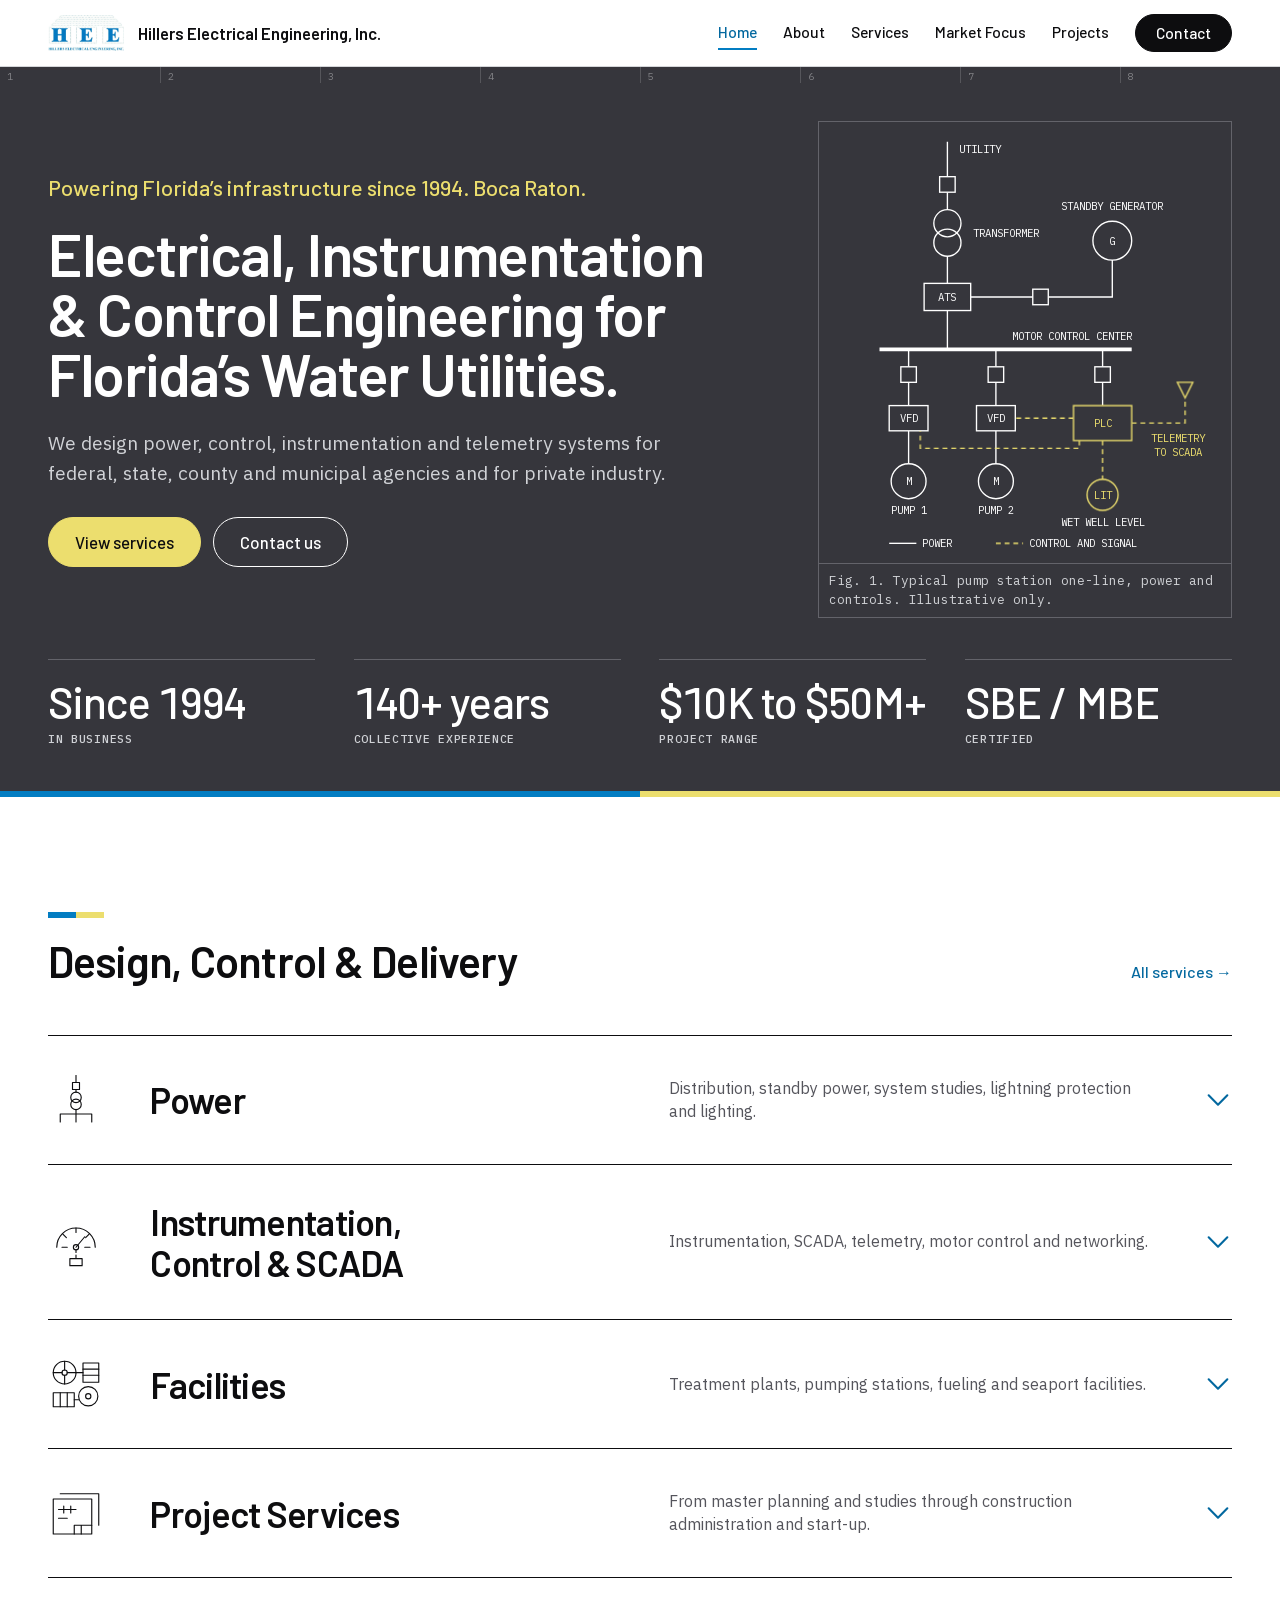
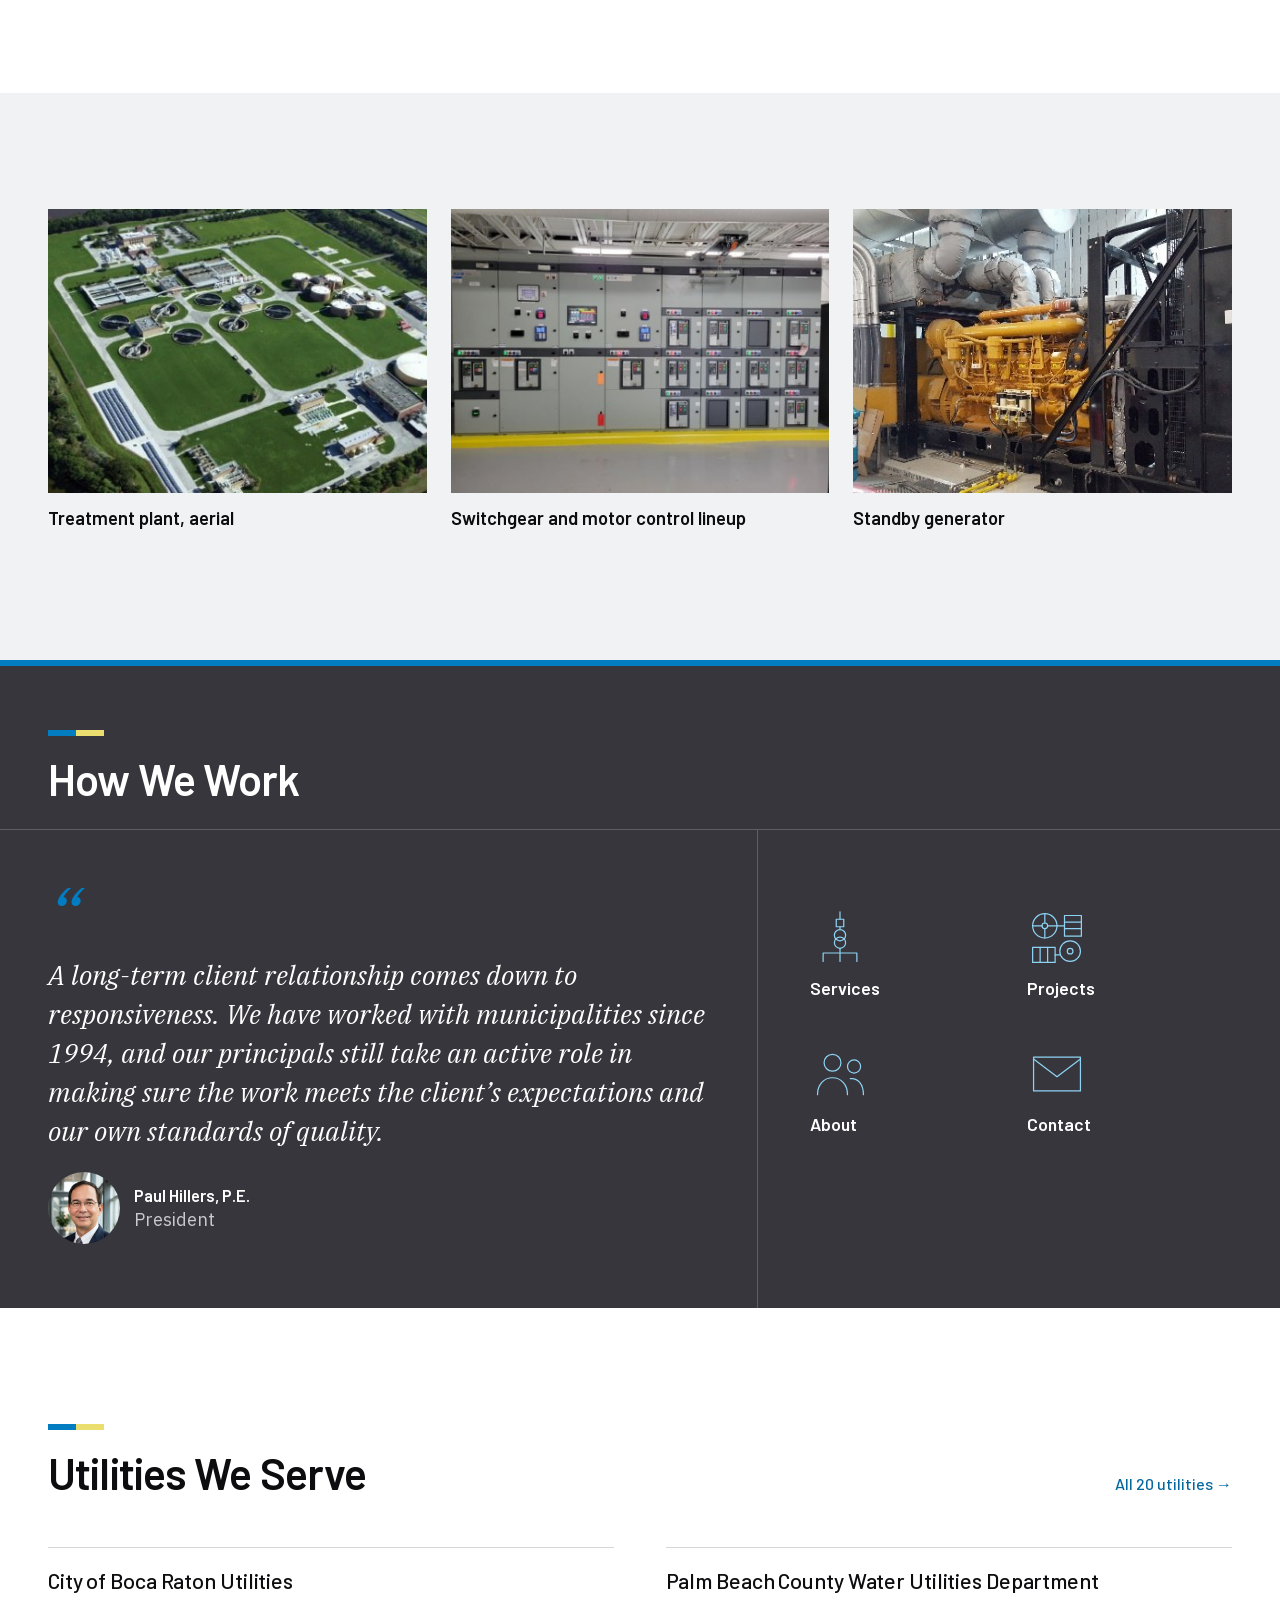
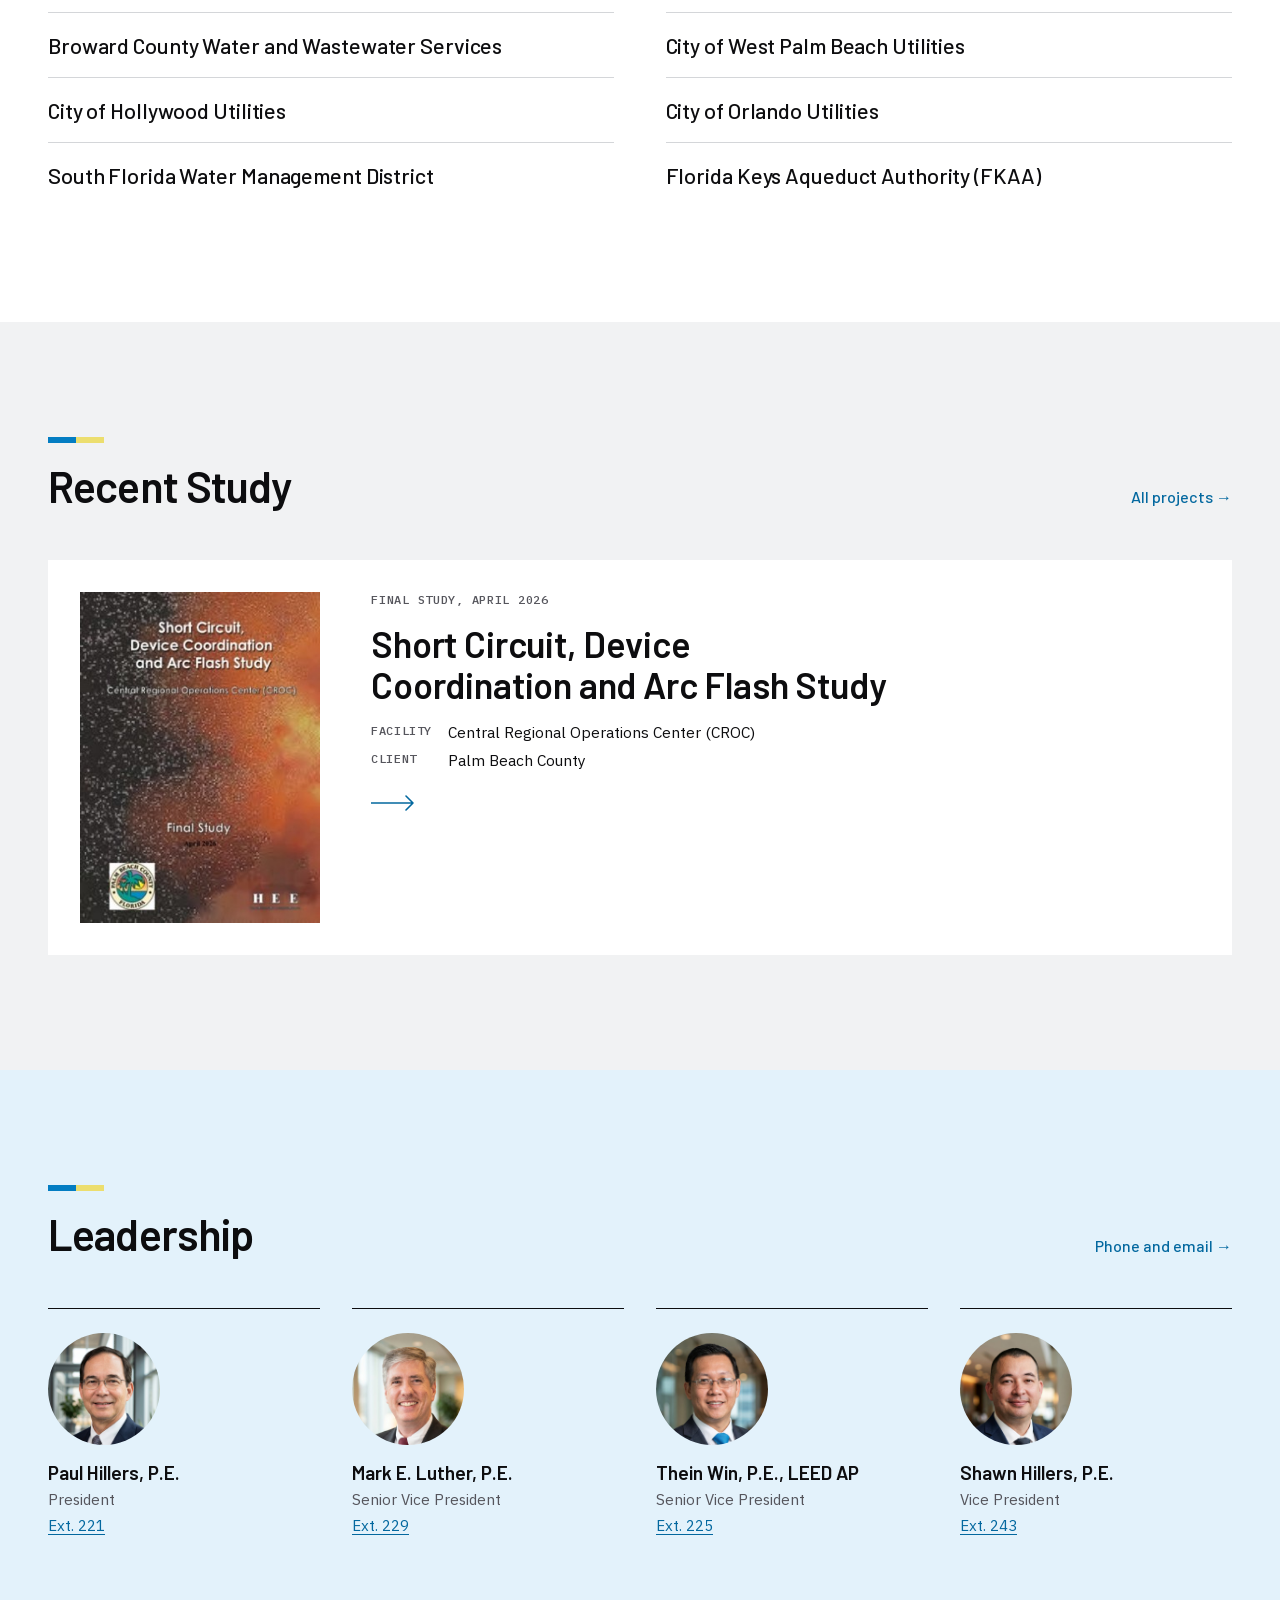
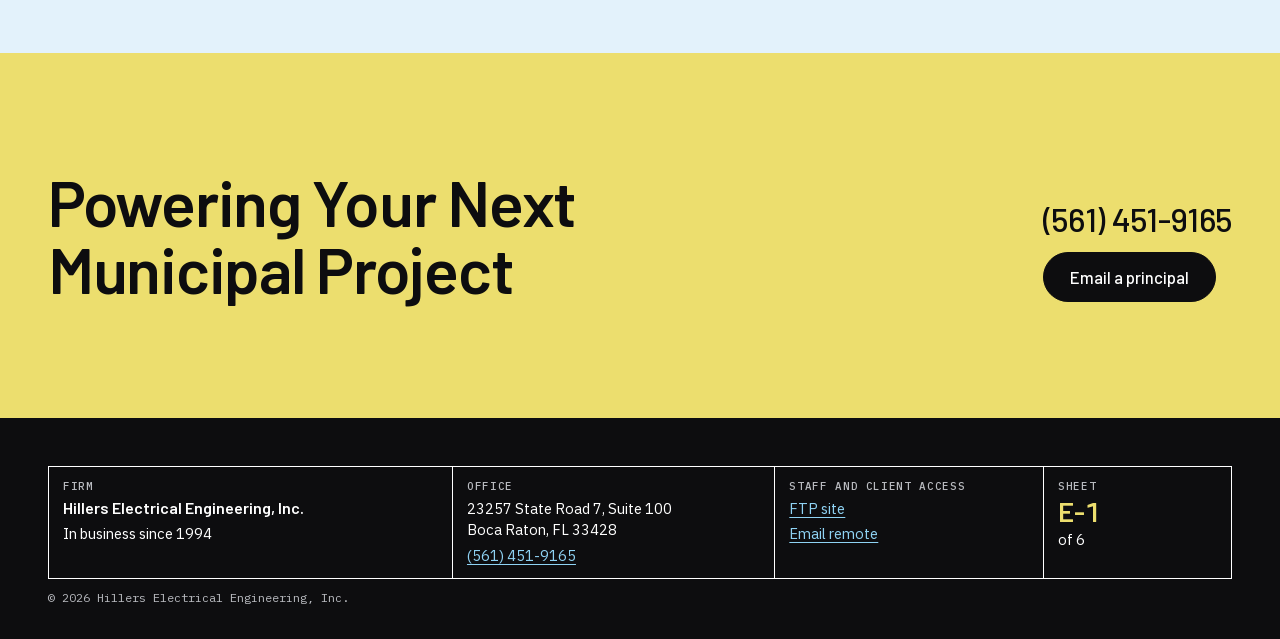
==== commit c872ad4a: "UX pass: category-first headline, sub-3s intro, hamburger nav on phones, plainer headings - Home h1 " ====
--- a/index.html
+++ b/index.html
@@ -28,18 +28,15 @@
 <a class="skip" href="#main">Skip to content</a>
 <header class="site-head band"><div class="wrap">
   <a class="brand" href="index.html"><img src="img/logo.png" alt="" width="451" height="216"><span>Hillers Electrical Engineering, Inc.</span></a>
-  <nav class="site-nav" aria-label="Main"><ul><li><a href="index.html" aria-current="page">Home</a></li><li><a href="about.html">About</a></li><li><a href="services.html">Services</a></li><li><a href="market-focus.html">Market Focus</a></li><li><a href="projects.html">Projects</a></li><li><a href="contact.html">Contact</a></li></ul></nav>
+  <nav class="site-nav" aria-label="Main"><a class="nav-cta" href="contact.html">Contact</a><details class="menu"><summary aria-label="Menu"><span class="bars" aria-hidden="true"><i></i><i></i><i></i></span></summary></details><ul><li><a href="index.html" aria-current="page">Home</a></li><li><a href="about.html">About</a></li><li><a href="services.html">Services</a></li><li><a href="market-focus.html">Market Focus</a></li><li><a href="projects.html">Projects</a></li></ul></nav>
 </div></header>
 <main id="main">
 <section class="hero band"><div class="zones" aria-hidden="true"><span>1</span><span>2</span><span>3</span><span>4</span><span>5</span><span>6</span><span>7</span><span>8</span></div><div class="wrap">
   <div class="hero-text">
     <div class="rotor">
-      <span class="r r1" aria-hidden="true">Water and wastewater. Stormwater and seaports.</span>
-      <span class="r r2" aria-hidden="true">Power and control. Instrumentation and telemetry.</span>
-      <span class="r r3" aria-hidden="true">Low to high voltage. Normal and standby power.</span>
-      <p class="r-final">Electrical engineering. Boca Raton, Florida.</p>
+      <p class="r-final">Powering Florida’s infrastructure since 1994. Boca Raton.</p>
     </div>
-    <h1>Powering Florida’s Infrastructure &amp; Water Utilities Since 1994.</h1>
+    <h1>Electrical, Instrumentation &amp; Control Engineering for Florida’s Water Utilities.</h1>
     <p class="lede">We design power, control, instrumentation and telemetry systems for federal, state, county and municipal agencies and for private industry.</p>
     <div class="actions"><a class="btn btn-solid" href="services.html">View services</a><a class="btn btn-line" href="contact.html">Contact us</a></div>
   </div>
@@ -101,7 +98,7 @@
   </div>
 </div></section>
 
-<section class="quote-band"><div class="quote-head band"><div class="wrap"><h2>The Methodology</h2></div></div>
+<section class="quote-band"><div class="quote-head band"><div class="wrap"><h2>How We Work</h2></div></div>
   <div class="band"><div class="wrap quote-grid">
     <div class="quote-main stack">
       <blockquote><p>A long-term client relationship comes down to responsiveness. We have worked with municipalities since 1994, and our principals still take an active role in making sure the work meets the client’s expectations and our own standards of&nbsp;quality.</p></blockquote>
@@ -117,7 +114,7 @@
 </section>
 
 <section class="band"><div class="wrap">
-  <div class="section-head"><h2>Trusting Partners</h2><a class="more" href="market-focus.html">All 20 utilities</a></div>
+  <div class="section-head"><h2>Utilities We Serve</h2><a class="more" href="market-focus.html">All 20 utilities</a></div>
   <ul class="client-short"><li>City of Boca Raton Utilities</li><li>Palm Beach County Water Utilities Department</li><li>Broward County Water and Wastewater Services</li><li>City of West Palm Beach Utilities</li><li>City of Hollywood Utilities</li><li>City of Orlando Utilities</li><li>South Florida Water Management District</li><li>Florida Keys Aqueduct Authority (FKAA)</li></ul>
 </div></section>
 
--- a/css/site.css
+++ b/css/site.css
@@ -71,13 +71,35 @@
 .brand { display: flex; align-items: center; gap: 14px; text-decoration: none; color: var(--ink); }
 .brand img { width: 76px; }
 .brand span { font: 600 1.05rem/1.2 var(--display); }
-.site-nav ul { display: flex; flex-wrap: wrap; align-items: center; gap: 4px 26px; }
+.site-nav { display: flex; align-items: center; gap: 26px; }
+.site-nav ul { display: flex; flex-wrap: wrap; align-items: center; gap: 4px 26px; order: 1; }
 .site-nav a { display: inline-block; padding: 6px 0; font: 500 0.97rem/1.3 var(--display); color: var(--ink); text-decoration: none; border-bottom: 2px solid transparent; }
 .site-nav a:hover { color: var(--blue); }
 .site-nav a[aria-current="page"] { border-bottom-color: var(--blue-logo); color: var(--blue); }
-.site-nav li:last-child a { padding: 8px 20px; border: 1px solid var(--black); border-radius: 999px; background: var(--black); color: var(--white); transition: background .2s ease, color .2s ease; }
-.site-nav li:last-child a[aria-current="page"] { background: var(--black); color: var(--white); border-color: var(--black); }
-.site-nav li:last-child a:hover { background: var(--white); color: var(--black); border-color: var(--black); }
+.site-nav .nav-cta { order: 2; padding: 8px 20px; border: 1px solid var(--black); border-radius: 999px; background: var(--black); color: var(--white); transition: background .2s ease, color .2s ease; }
+.site-nav .nav-cta[aria-current="page"] { background: var(--black); color: var(--white); border-color: var(--black); }
+.site-nav .nav-cta:hover { background: var(--white); color: var(--black); border-color: var(--black); }
+/* Hamburger: a <details> with no script, shown only under 900px. The menu panel drops below the header. */
+.site-nav .menu { display: none; order: 3; }
+.menu summary { list-style: none; display: grid; place-items: center; width: 44px; height: 44px; border: 1px solid var(--ink); border-radius: 999px; cursor: pointer; color: var(--ink); background: var(--white); }
+.menu summary::-webkit-details-marker { display: none; }
+.menu summary:hover { border-color: var(--blue); color: var(--blue); }
+.bars { position: relative; display: block; width: 20px; height: 14px; }
+.bars i { position: absolute; left: 0; right: 0; height: 2px; background: currentColor; border-radius: 1px; transition: transform .25s ease, opacity .2s ease; }
+.bars i:nth-child(1) { top: 0; } .bars i:nth-child(2) { top: 6px; } .bars i:nth-child(3) { bottom: 0; }
+.menu[open] .bars i:nth-child(1) { transform: translateY(6px) rotate(45deg); }
+.menu[open] .bars i:nth-child(2) { opacity: 0; }
+.menu[open] .bars i:nth-child(3) { transform: translateY(-6px) rotate(-45deg); }
+@media (max-width: 900px) {
+  .site-nav { gap: 10px; }
+  .site-nav .nav-cta { order: 1; padding: 6px 16px; font-size: 0.92rem; }
+  .site-nav .menu { display: block; order: 2; }
+  .site-nav ul { display: none; position: absolute; left: 0; right: 0; top: 100%; z-index: 30; margin: 0; padding: 6px clamp(20px, 5vw, 48px) 14px; background: var(--white); border-bottom: 1px solid var(--rule); box-shadow: 0 12px 24px rgba(13, 13, 15, 0.08); }
+  .site-nav:has(.menu[open]) ul { display: block; }
+  .site-nav ul li a { display: block; padding: 12px 0; font-size: 1.05rem; border-bottom: 1px solid var(--rule); }
+  .site-nav ul li:last-child a { border-bottom: 0; }
+  .site-nav ul li a[aria-current="page"] { border-bottom-color: var(--rule); color: var(--blue); }
+}
 
 /* Section rhythm */
 main > section { padding-block: clamp(64px, 9vw, 120px); }
@@ -106,7 +128,7 @@
 }
 /* The hero is sized by viewport height as well as width, so title, subtext, buttons and facts fit on one screen. */
 .hero .wrap { display: grid; grid-template-columns: minmax(0, 1fr) auto; gap: clamp(20px, 4.5vh, 64px) clamp(28px, 5vw, 80px); align-items: center; }
-.hero h1 { font-size: clamp(2.2rem, min(5vw, 9.5vh), 4.4rem); max-width: 13em; }
+.hero h1 { font-size: clamp(2.1rem, min(4.6vw, 9vh), 4.1rem); max-width: 15em; }
 .hero .lede { max-width: 34em; }
 .hero-fig { width: min(440px, 46vh, 36vw); }
 .hero .label, .page-head .label { color: var(--sky); }
@@ -274,25 +296,23 @@
 .quick a:hover span, .quick a:focus-visible span { text-decoration-line: underline; }
 .quick .icon { width: 60px; height: 60px; }
 
-/* Hero intro. The base state is the finished page; motion only adds a one-time, five-second sequence. */
+/* Hero intro. The base state is the finished page; motion only adds a one-time sequence under three seconds. The headline is visible at once. */
 .rotor { display: grid; font: 500 clamp(1.1rem, 2vw, 1.35rem)/1.3 var(--display); color: var(--yellow); }
 .rotor > * { grid-area: 1 / 1; margin: 0; max-width: none; }
-.r { opacity: 0; }
 .hero-fig { position: relative; }
 .hero-photos { display: none; }
 @media (prefers-reduced-motion: no-preference) {
-  .hero-photos { display: block; position: absolute; inset: 0; z-index: 2; pointer-events: none; animation: photos-out .4s linear 4.4s both; background: var(--charcoal); }
-  .hero-photos img { position: absolute; inset: 0; width: 100%; height: 100%; object-fit: cover; opacity: 0; animation: flash 1.6s ease both; }
-  .r { animation: flash 1.6s ease both; }
-  .hero-photos .p1, .r1 { animation-delay: 0s; }
-  .hero-photos .p2, .r2 { animation-delay: 1.6s; }
-  .hero-photos .p3, .r3 { animation-delay: 3.2s; }
-  .r-final { animation: rise .4s ease 4.6s both; }
-  .hero h1, .hero .lede, .hero .actions { animation: rise .6s ease both; }
-  .hero .lede { animation-delay: .15s; }
-  .hero .actions { animation-delay: .3s; }
-  .oneline-svg { animation: trace .7s ease-out 4.3s both; }
-  .oneline .sig, .oneline .inst, .oneline .blue { animation: appear .3s linear 4.7s both; }
+  .hero-photos { display: block; position: absolute; inset: 0; z-index: 2; pointer-events: none; animation: photos-out .3s linear 2.4s both; background: var(--charcoal); }
+  .hero-photos img { position: absolute; inset: 0; width: 100%; height: 100%; object-fit: cover; opacity: 0; animation: flash .9s ease both; }
+  .hero-photos .p1 { animation-delay: 0s; }
+  .hero-photos .p2 { animation-delay: .8s; }
+  .hero-photos .p3 { animation-delay: 1.6s; }
+  .hero h1, .hero .lede, .hero .actions, .r-final { animation: rise .5s ease both; }
+  .r-final { animation-delay: .05s; }
+  .hero .lede { animation-delay: .12s; }
+  .hero .actions { animation-delay: .22s; }
+  .oneline-svg { animation: trace .6s ease-out 2.3s both; }
+  .oneline .sig, .oneline .inst, .oneline .blue { animation: appear .3s linear 2.7s both; }
   .hero::before, .page-head::before, .hero::after, .page-head::after { animation: rail .8s cubic-bezier(.2,.7,.2,1) both; }
 }
 @keyframes flash { 0% { opacity: 0; } 12% { opacity: 1; } 88% { opacity: 1; } 100% { opacity: 0; } }
@@ -356,18 +376,11 @@
   body { font-size: 16px; }
   .groups, .people, .plates-3, .gallery { grid-template-columns: minmax(0, 1fr); }
   .client-short { grid-template-columns: minmax(0, 1fr); }
-  .site-head { position: relative; }
-  .site-nav ul { gap: 4px 14px; }
-  .site-nav a { font-size: 0.92rem; }
-  .site-nav li:last-child a { padding: 4px 12px; }
   .entry { grid-template-columns: minmax(0, 1fr); }
   .entry img { max-width: 180px; }
   .feature { grid-template-columns: minmax(0, 1fr); }
   .feature .zoom { max-width: 200px; }
   .site-head .wrap { padding-block: 10px; }
-  .site-nav { flex-basis: 100%; }
-  .site-nav ul { display: grid; grid-template-columns: repeat(3, max-content); gap: 8px 22px; }
-  .site-nav li:last-child { justify-self: start; }
 }
 
 /* About: firm profile table */
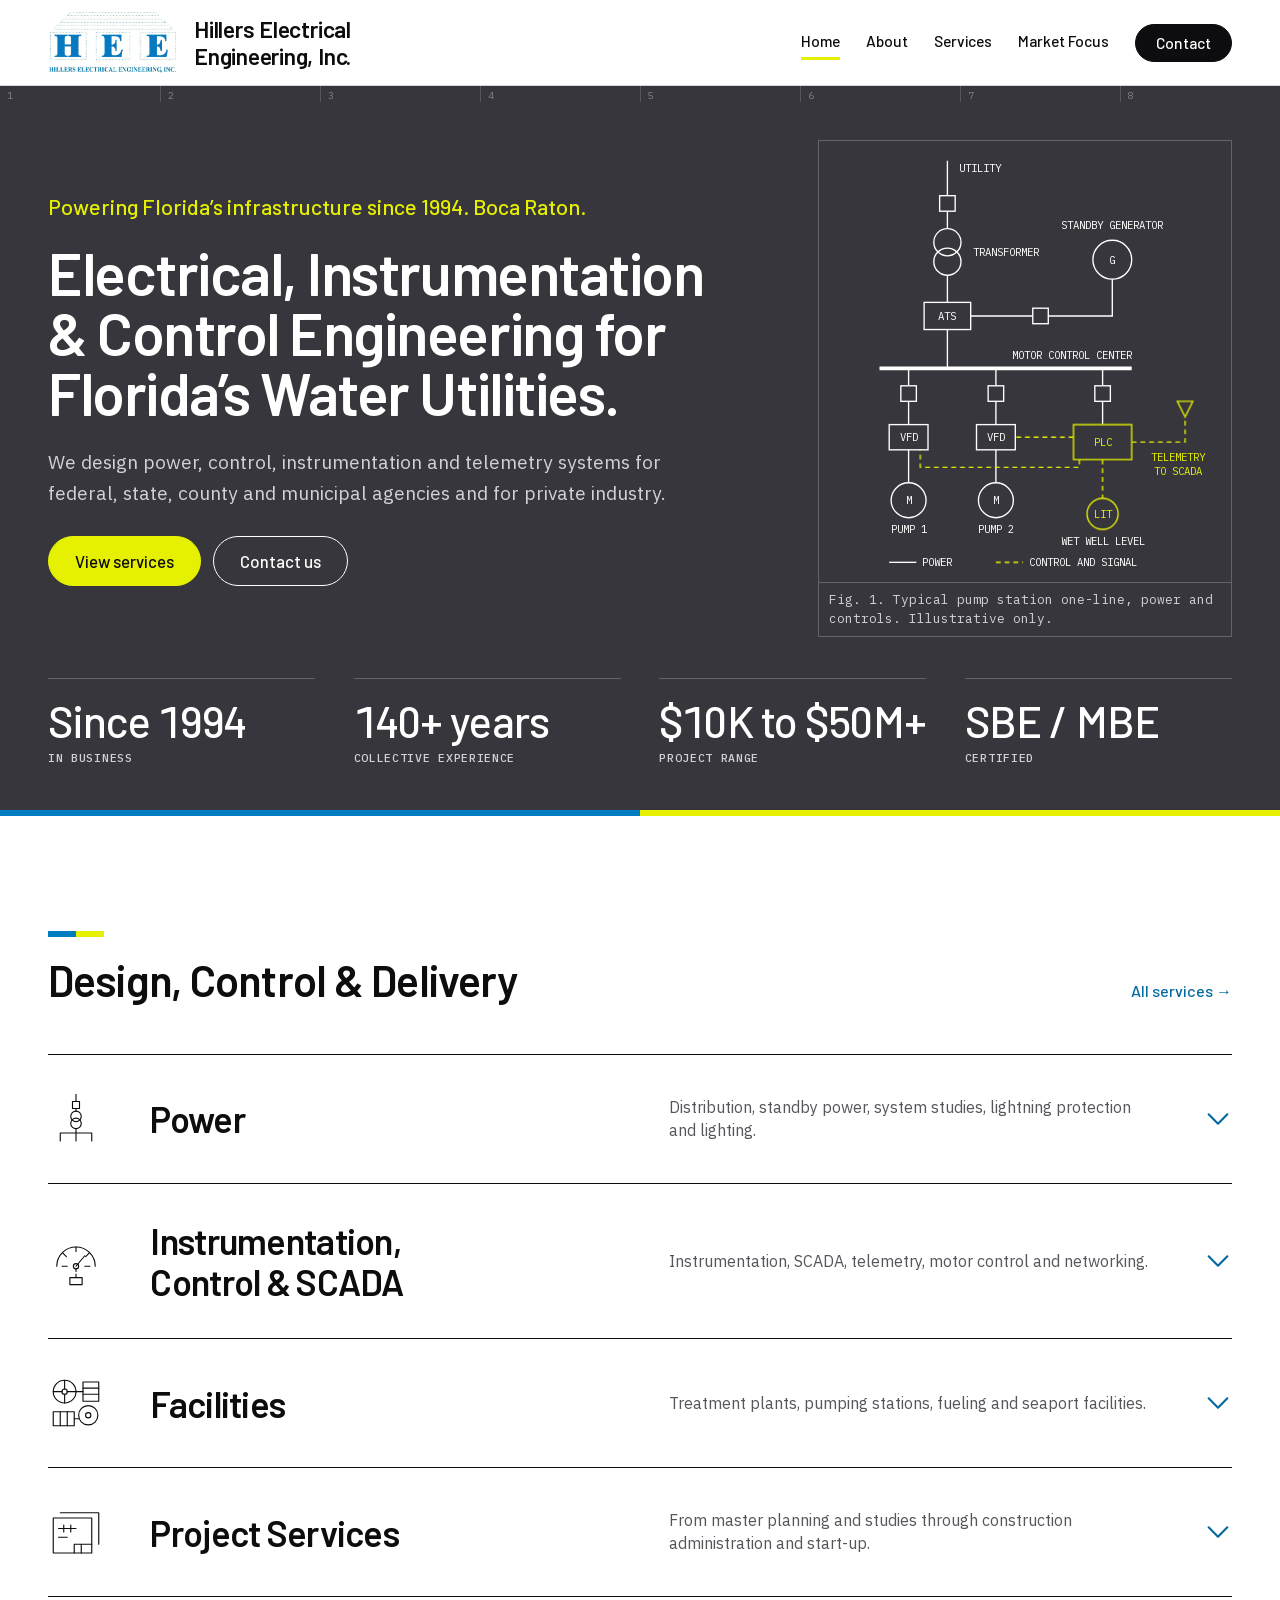
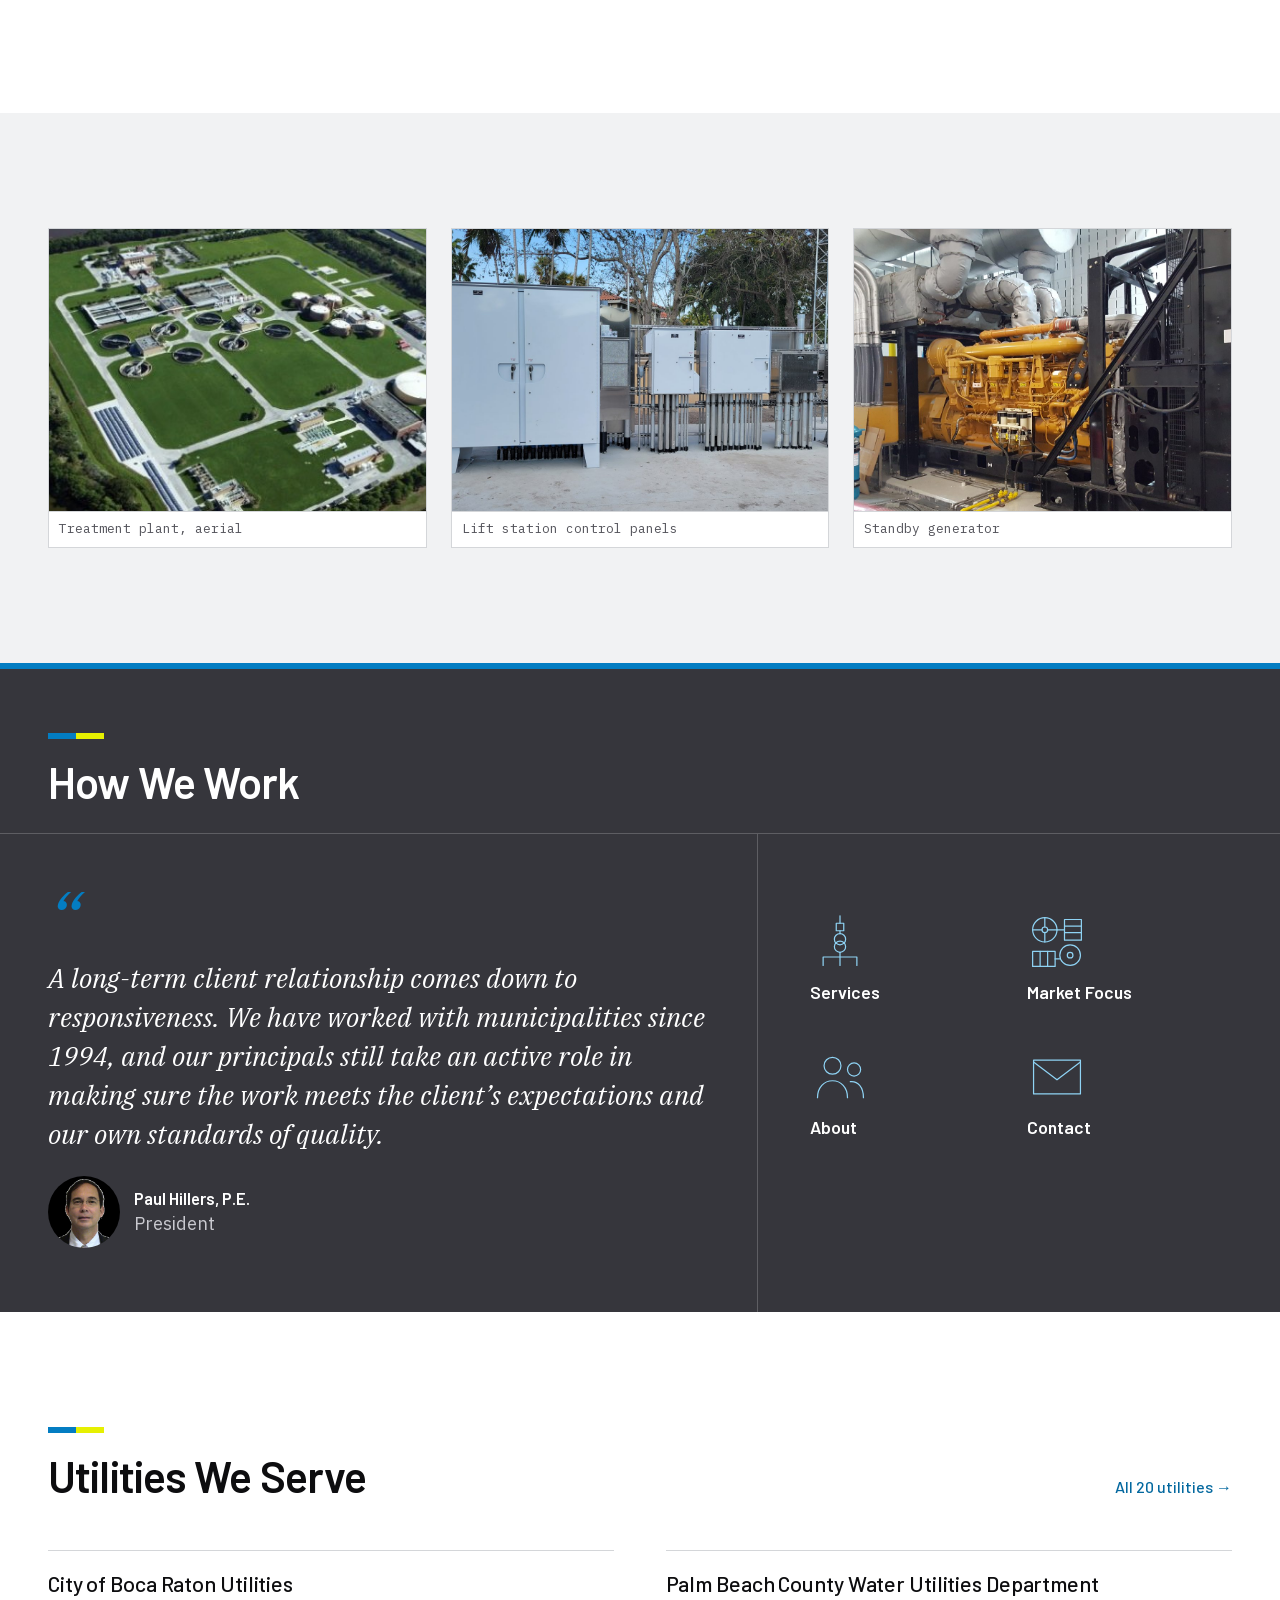
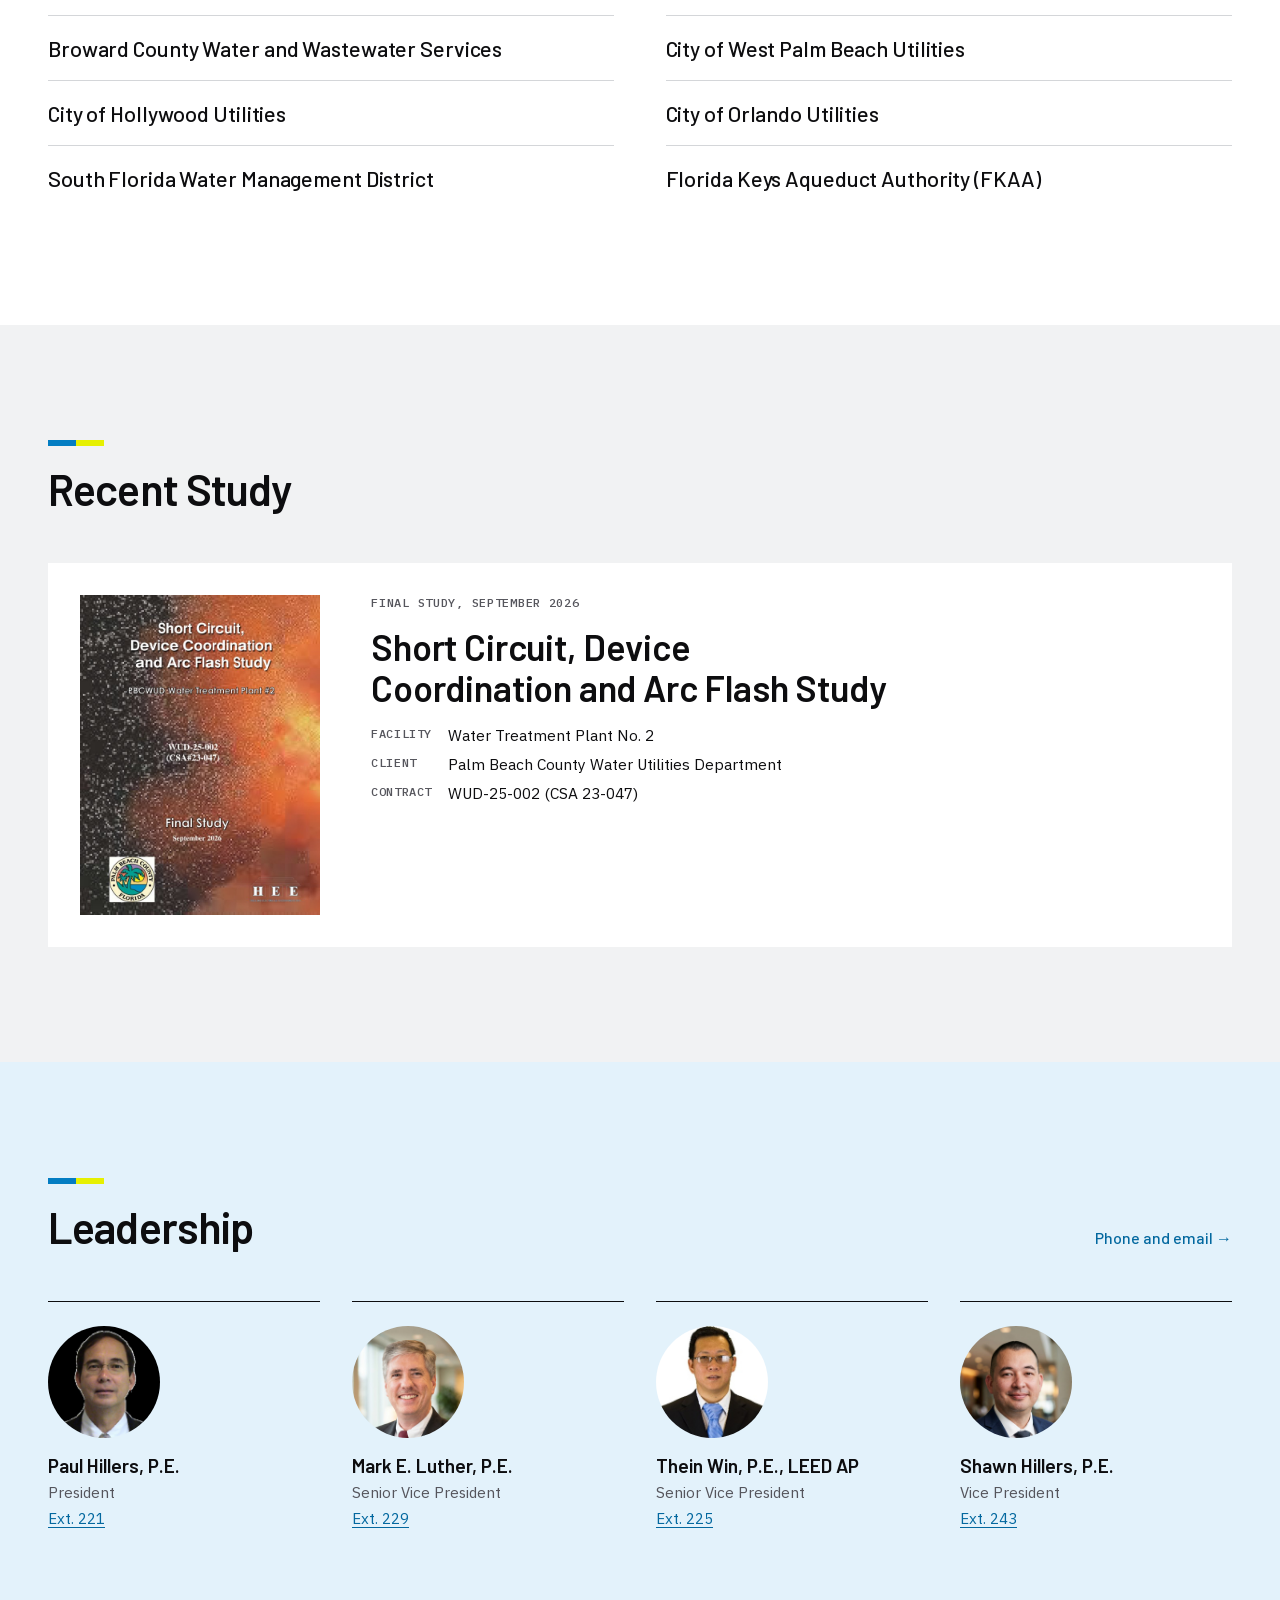
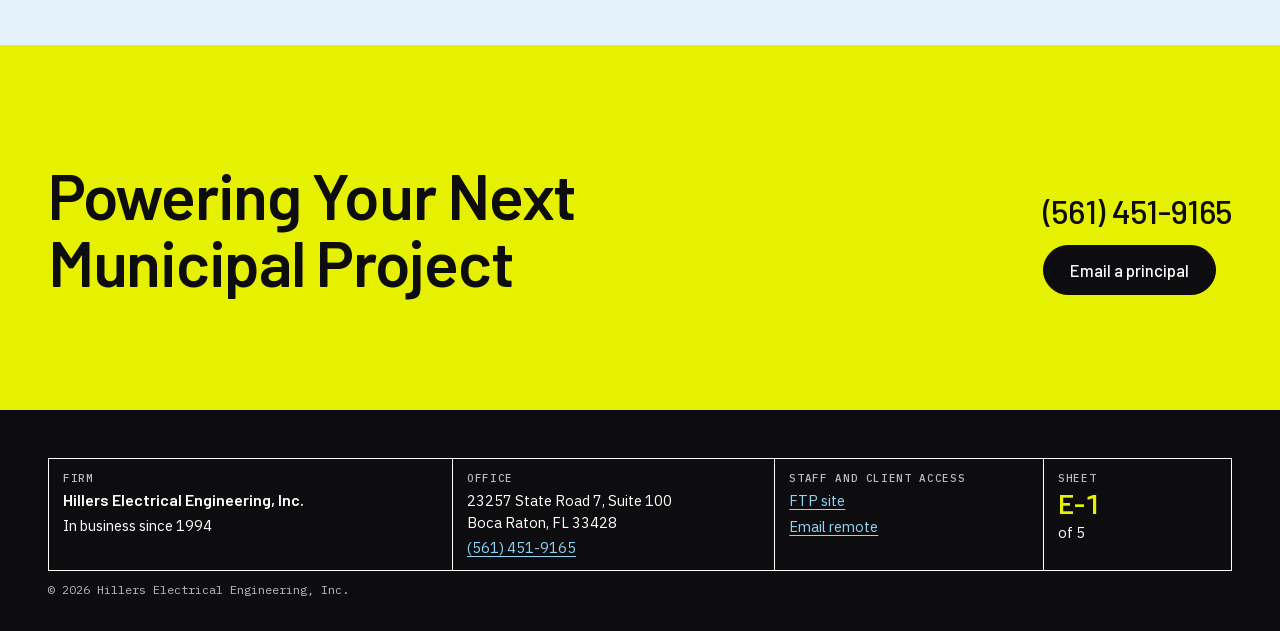
==== commit 68e0d5b2: "Thein's review, 2026-11-10: bigger brand, no Projects page, his photos - Header: logo 128px with the" ====
--- a/index.html
+++ b/index.html
@@ -28,7 +28,7 @@
 <a class="skip" href="#main">Skip to content</a>
 <header class="site-head band"><div class="wrap">
   <a class="brand" href="index.html"><img src="img/logo.png" alt="" width="451" height="216"><span>Hillers Electrical Engineering, Inc.</span></a>
-  <nav class="site-nav" aria-label="Main"><a class="nav-cta" href="contact.html">Contact</a><details class="menu"><summary aria-label="Menu"><span class="bars" aria-hidden="true"><i></i><i></i><i></i></span></summary></details><ul><li><a href="index.html" aria-current="page">Home</a></li><li><a href="about.html">About</a></li><li><a href="services.html">Services</a></li><li><a href="market-focus.html">Market Focus</a></li><li><a href="projects.html">Projects</a></li></ul></nav>
+  <nav class="site-nav" aria-label="Main"><a class="nav-cta" href="contact.html">Contact</a><details class="menu"><summary aria-label="Menu"><span class="bars" aria-hidden="true"><i></i><i></i><i></i></span></summary></details><ul><li><a href="index.html" aria-current="page">Home</a></li><li><a href="about.html">About</a></li><li><a href="services.html">Services</a></li><li><a href="market-focus.html">Market Focus</a></li></ul></nav>
 </div></header>
 <main id="main">
 <section class="hero band"><div class="zones" aria-hidden="true"><span>1</span><span>2</span><span>3</span><span>4</span><span>5</span><span>6</span><span>7</span><span>8</span></div><div class="wrap">
@@ -92,9 +92,9 @@
 
 <section class="band tinted"><div class="wrap">
   <div class="plates-3">
-    <a class="photo-card" href="projects.html"><div class="zoom"><img src="img/plant-aerial.jpg" alt="Aerial view of a treatment plant with clarifiers and storage tanks" width="658" height="307"></div><span>Treatment plant, aerial</span></a>
-    <a class="photo-card" href="projects.html"><div class="zoom"><img src="img/switchgear.jpg" alt="Lineup of electrical switchgear and motor control sections in an indoor electrical room" width="413" height="309"></div><span>Switchgear and motor control lineup</span></a>
-    <a class="photo-card" href="projects.html"><div class="zoom"><img src="img/generator.jpg" alt="Large diesel standby generator installed indoors" width="555" height="312"></div><span>Standby generator</span></a>
+    <figure class="plate"><div class="zoom"><img src="img/plant-aerial.jpg" alt="Aerial view of a treatment plant with clarifiers and storage tanks" width="658" height="307"></div><figcaption>Treatment plant, aerial</figcaption></figure>
+    <figure class="plate"><div class="zoom"><img src="img/lift-station.jpg" alt="Lift station control panels and conduit on a concrete pad" width="1400" height="788" loading="lazy"></div><figcaption>Lift station control panels</figcaption></figure>
+    <figure class="plate"><div class="zoom"><img src="img/generator.jpg" alt="Large diesel standby generator installed indoors" width="1400" height="788" loading="lazy"></div><figcaption>Standby generator</figcaption></figure>
   </div>
 </div></section>
 
@@ -106,7 +106,7 @@
     </div>
     <nav class="quick" aria-label="Quick links">
       <a href="services.html"><svg class="icon" viewBox="0 0 64 64" aria-hidden="true" focusable="false"><path d="M32 4v8"/><rect x="28" y="12" width="8" height="8"/><path d="M32 20v3"/><circle cx="32" cy="29" r="6"/><circle cx="32" cy="37" r="6"/><path d="M32 43v5M14 48h36M14 48v9M32 48v9M50 48v9"/></svg><span>Services</span></a>
-      <a href="projects.html"><svg class="icon" viewBox="0 0 64 64" aria-hidden="true" focusable="false"><circle cx="19" cy="19" r="13"/><circle cx="19" cy="19" r="3"/><path d="M6 19h10M22 19h10M19 6v10M19 22v10"/><circle cx="46" cy="46" r="11"/><circle cx="46" cy="46" r="3"/><rect x="40" y="8" width="18" height="22"/><path d="M40 15h18M40 22h18"/><rect x="6" y="42" width="24" height="16"/><path d="M14 42v16M22 42v16"/><path d="M32 19h8M30 50h5"/></svg><span>Projects</span></a>
+      <a href="market-focus.html"><svg class="icon" viewBox="0 0 64 64" aria-hidden="true" focusable="false"><circle cx="19" cy="19" r="13"/><circle cx="19" cy="19" r="3"/><path d="M6 19h10M22 19h10M19 6v10M19 22v10"/><circle cx="46" cy="46" r="11"/><circle cx="46" cy="46" r="3"/><rect x="40" y="8" width="18" height="22"/><path d="M40 15h18M40 22h18"/><rect x="6" y="42" width="24" height="16"/><path d="M14 42v16M22 42v16"/><path d="M32 19h8M30 50h5"/></svg><span>Market Focus</span></a>
       <a href="about.html"><svg class="icon" viewBox="0 0 64 64" aria-hidden="true" focusable="false"><circle cx="24" cy="20" r="9"/><path d="M8 54c0-11 7-18 16-18s16 7 16 18"/><circle cx="47" cy="24" r="7"/><path d="M43 37c8-1 14 6 14 17"/></svg><span>About</span></a>
       <a href="contact.html"><svg class="icon" viewBox="0 0 64 64" aria-hidden="true" focusable="false"><rect x="7" y="14" width="50" height="36"/><path d="M7 16l25 19 25-19"/></svg><span>Contact</span></a>
     </nav>
@@ -119,20 +119,20 @@
 </div></section>
 
 <section class="band tinted"><div class="wrap">
-  <div class="section-head"><h2>Recent Study</h2><a class="more" href="projects.html">All projects</a></div>
-  <a class="feature" href="projects.html#croc">
-    <div class="zoom"><img src="img/croc-study.jpg" alt="Cover of the Short Circuit, Device Coordination and Arc Flash Study for the Central Regional Operations Center, Palm Beach County" width="288" height="397"></div>
+  <div class="section-head"><h2>Recent Study</h2></div>
+  <div class="feature">
+    <div class="zoom"><img src="img/wtp2-study.jpg" alt="Cover of the Short Circuit, Device Coordination and Arc Flash Study for Water Treatment Plant No. 2, Palm Beach County Water Utilities Department" width="600" height="800" loading="lazy"></div>
     <div class="feature-body">
-      <p class="label">Final study, April 2026</p>
+      <p class="label">Final study, September 2026</p>
       <h3>Short Circuit, Device Coordination and Arc Flash Study</h3>
       <dl>
-        <dt>Facility</dt><dd>Central Regional Operations Center (CROC)</dd>
-        <dt>Client</dt><dd>Palm Beach County</dd>
+        <dt>Facility</dt><dd>Water Treatment Plant No. 2</dd>
+        <dt>Client</dt><dd>Palm Beach County Water Utilities Department</dd>
+        <dt>Contract</dt><dd>WUD-25-002 (CSA 23-047)</dd>
       </dl>
-      <svg class="arrow" viewBox="0 0 44 16" aria-hidden="true" focusable="false"><path d="M0 8h42M35 1l7 7-7 7"/></svg>
     </div>
-  </a>
-</div></section>
+  </div>
+</section>
 
 <section class="band tinted-blue"><div class="wrap">
   <div class="section-head"><h2>Leadership</h2><a class="more" href="contact.html">Phone and email</a></div>
@@ -148,7 +148,7 @@
     <div><span class="label">Firm</span><strong>Hillers Electrical Engineering, Inc.</strong><span>In business since 1994</span></div>
     <div><span class="label">Office</span><span>23257 State Road 7, Suite 100<br>Boca Raton, FL 33428</span><a href="tel:+15614519165">(561) 451-9165</a></div>
     <div><span class="label">Staff and client access</span><a href="http://ftp.hillersee.com">FTP site</a><a href="https://outlook.office.com">Email remote</a></div>
-    <div><span class="label">Sheet</span><span class="sheet">E-1</span><span>of 6</span></div>
+    <div><span class="label">Sheet</span><span class="sheet">E-1</span><span>of 5</span></div>
   </div>
   <p class="fine">&copy; 2026 Hillers Electrical Engineering, Inc.</p>
 </div></footer>
--- a/css/site.css
+++ b/css/site.css
@@ -12,7 +12,7 @@
 :root {
   color-scheme: light;
   --logo: #037dc2;       /* sampled from the HEE logo: marks, rules, large shapes */
-  --yellow: #ECDE6E;
+  --yellow: #E6F001;
   --charcoal: #36363c;
   --black: #0d0d0f;
   --white: #ffffff;
@@ -67,15 +67,14 @@
 
 /* Header */
 .site-head { position: sticky; top: 0; z-index: 20; background: rgba(255, 255, 255, 0.9); -webkit-backdrop-filter: blur(14px); backdrop-filter: blur(14px); border-bottom: 1px solid var(--rule); }
-.site-head .wrap { display: flex; flex-wrap: wrap; align-items: center; justify-content: space-between; gap: 12px 32px; padding-block: 14px; }
-.brand { display: flex; align-items: center; gap: 14px; text-decoration: none; color: var(--ink); }
-.brand img { width: 76px; }
-.brand span { font: 600 1.05rem/1.2 var(--display); }
+.site-head .wrap { display: flex; flex-wrap: wrap; align-items: center; justify-content: space-between; gap: 12px 32px; padding-block: 12px; }
+.brand { display: flex; align-items: center; gap: 18px; text-decoration: none; color: var(--ink); }
+.brand img { width: 128px; height: auto; }
+.brand span { font: 600 1.45rem/1.15 var(--display); letter-spacing: -0.01em; max-width: 11em; }
 .site-nav { display: flex; align-items: center; gap: 26px; }
 .site-nav ul { display: flex; flex-wrap: wrap; align-items: center; gap: 4px 26px; order: 1; }
-.site-nav a { display: inline-block; padding: 6px 0; font: 500 0.97rem/1.3 var(--display); color: var(--ink); text-decoration: none; border-bottom: 2px solid transparent; }
-.site-nav a:hover { color: var(--blue); }
-.site-nav a[aria-current="page"] { border-bottom-color: var(--blue-logo); color: var(--blue); }
+.site-nav a { display: inline-block; padding: 6px 0; font: 500 0.97rem/1.3 var(--display); color: var(--ink); text-decoration: none; border-bottom: 3px solid transparent; transition: border-color .2s ease; }
+.site-nav a:hover, .site-nav a[aria-current="page"] { border-bottom-color: var(--yellow); color: var(--ink); }
 .site-nav .nav-cta { order: 2; padding: 8px 20px; border: 1px solid var(--black); border-radius: 999px; background: var(--black); color: var(--white); transition: background .2s ease, color .2s ease; }
 .site-nav .nav-cta[aria-current="page"] { background: var(--black); color: var(--white); border-color: var(--black); }
 .site-nav .nav-cta:hover { background: var(--white); color: var(--black); border-color: var(--black); }
@@ -91,6 +90,11 @@
 .menu[open] .bars i:nth-child(2) { opacity: 0; }
 .menu[open] .bars i:nth-child(3) { transform: translateY(-6px) rotate(-45deg); }
 @media (max-width: 900px) {
+  /* One-row header on phones: the logo carries the name (the text stays for screen readers). */
+  .site-head .wrap { flex-wrap: nowrap; gap: 12px; }
+  .brand { gap: 10px; }
+  .brand span { font-size: 0.95rem; max-width: 9em; }
+  .brand img { width: 84px; }
   .site-nav { gap: 10px; }
   .site-nav .nav-cta { order: 1; padding: 6px 16px; font-size: 0.92rem; }
   .site-nav .menu { display: block; order: 2; }
@@ -299,6 +303,7 @@
 /* Hero intro. The base state is the finished page; motion only adds a one-time sequence under three seconds. The headline is visible at once. */
 .rotor { display: grid; font: 500 clamp(1.1rem, 2vw, 1.35rem)/1.3 var(--display); color: var(--yellow); }
 .rotor > * { grid-area: 1 / 1; margin: 0; max-width: none; }
+.rotor .r-final { text-wrap: balance; }
 .hero-fig { position: relative; }
 .hero-photos { display: none; }
 @media (prefers-reduced-motion: no-preference) {
@@ -385,3 +390,14 @@
 
 /* About: firm profile table */
 .profile th[scope="row"] { width: 28%; font: 500 0.8rem/1.4 var(--mono); letter-spacing: 0.08em; text-transform: uppercase; color: var(--muted); vertical-align: top; }
+
+/* Thein's review, 2026-11-10 */
+.plate.fit img { object-fit: contain; background: var(--white); }
+.plates-2 { display: grid; grid-template-columns: repeat(2, minmax(0, 1fr)); gap: 24px; align-items: start; }
+.plates-2 img { aspect-ratio: 16 / 9; object-fit: cover; }
+.feature .zoom img { aspect-ratio: 3 / 4; object-fit: cover; }
+@media (max-width: 480px) {
+  .brand span { position: absolute; width: 1px; height: 1px; overflow: hidden; clip: rect(0 0 0 0); clip-path: inset(50%); white-space: nowrap; }
+  .brand img { width: 96px; }
+}
+@media (max-width: 620px) { .plates-2 { grid-template-columns: minmax(0, 1fr); } }
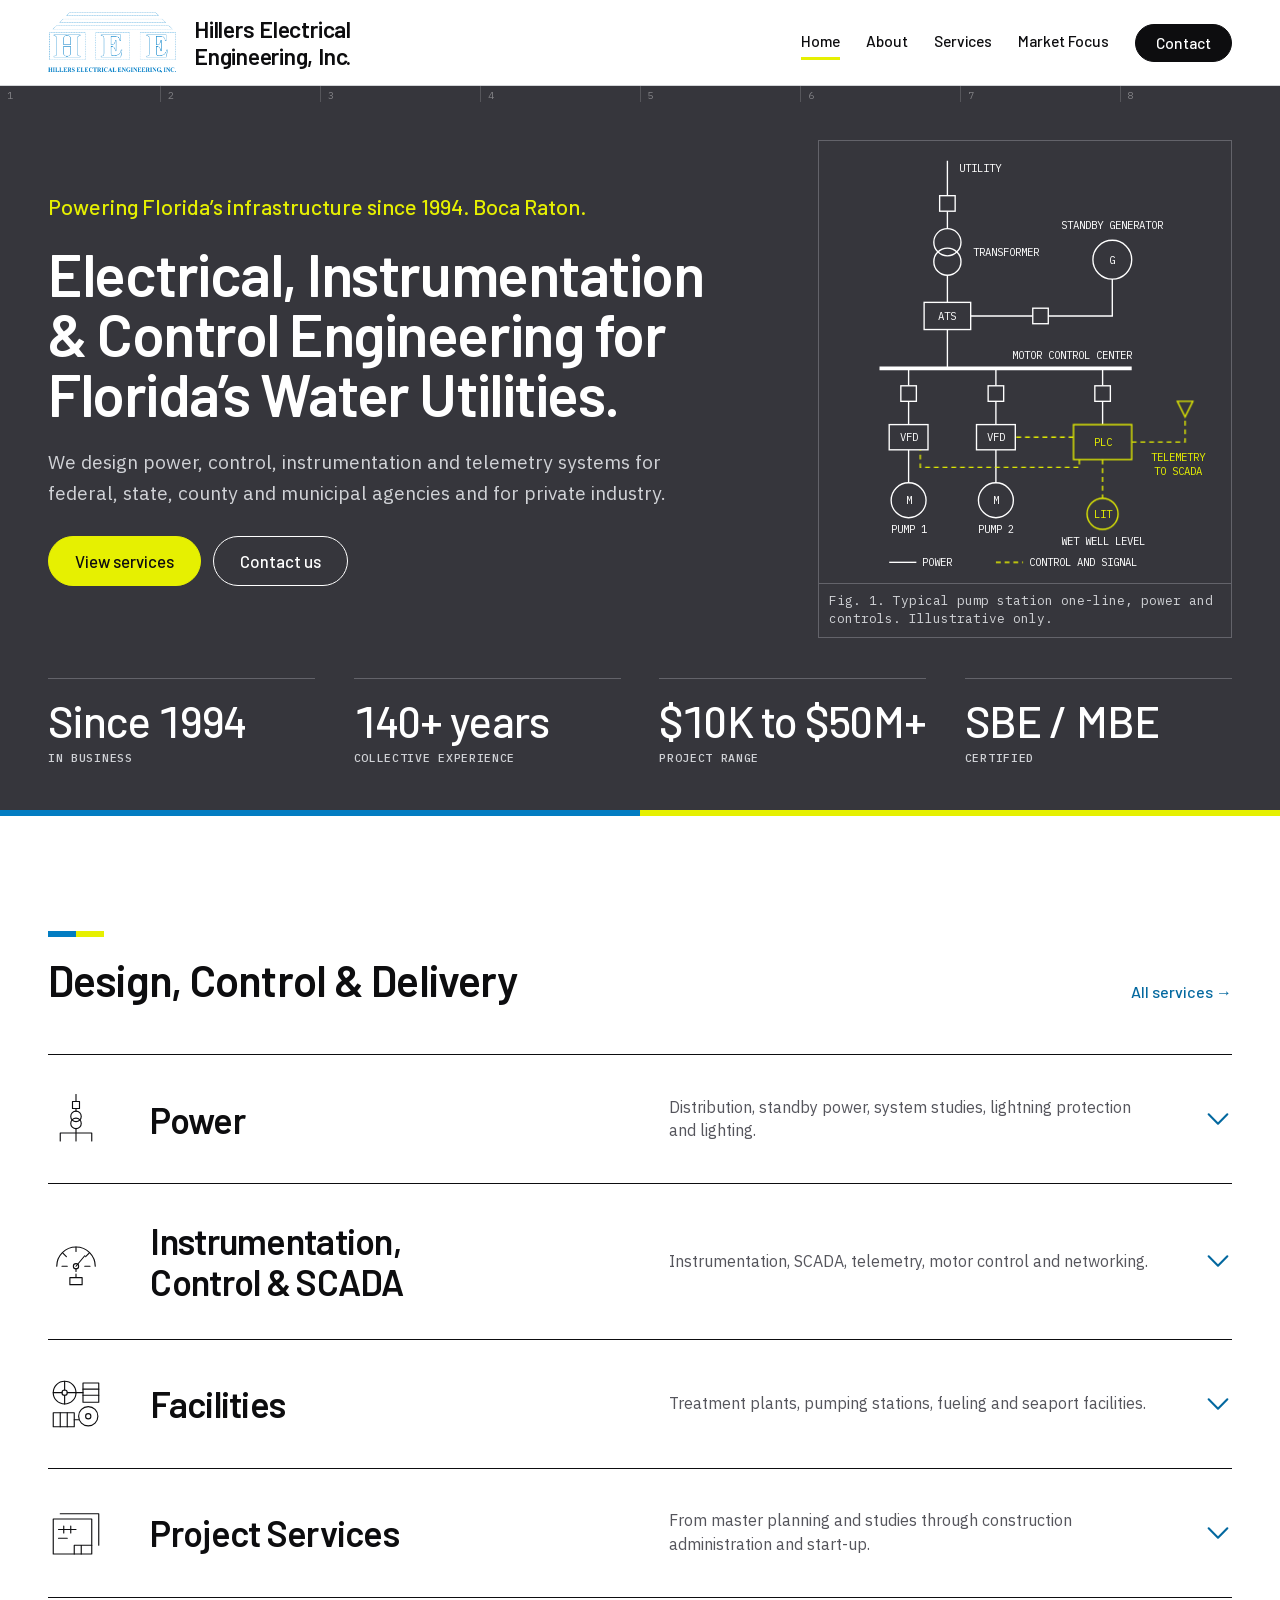
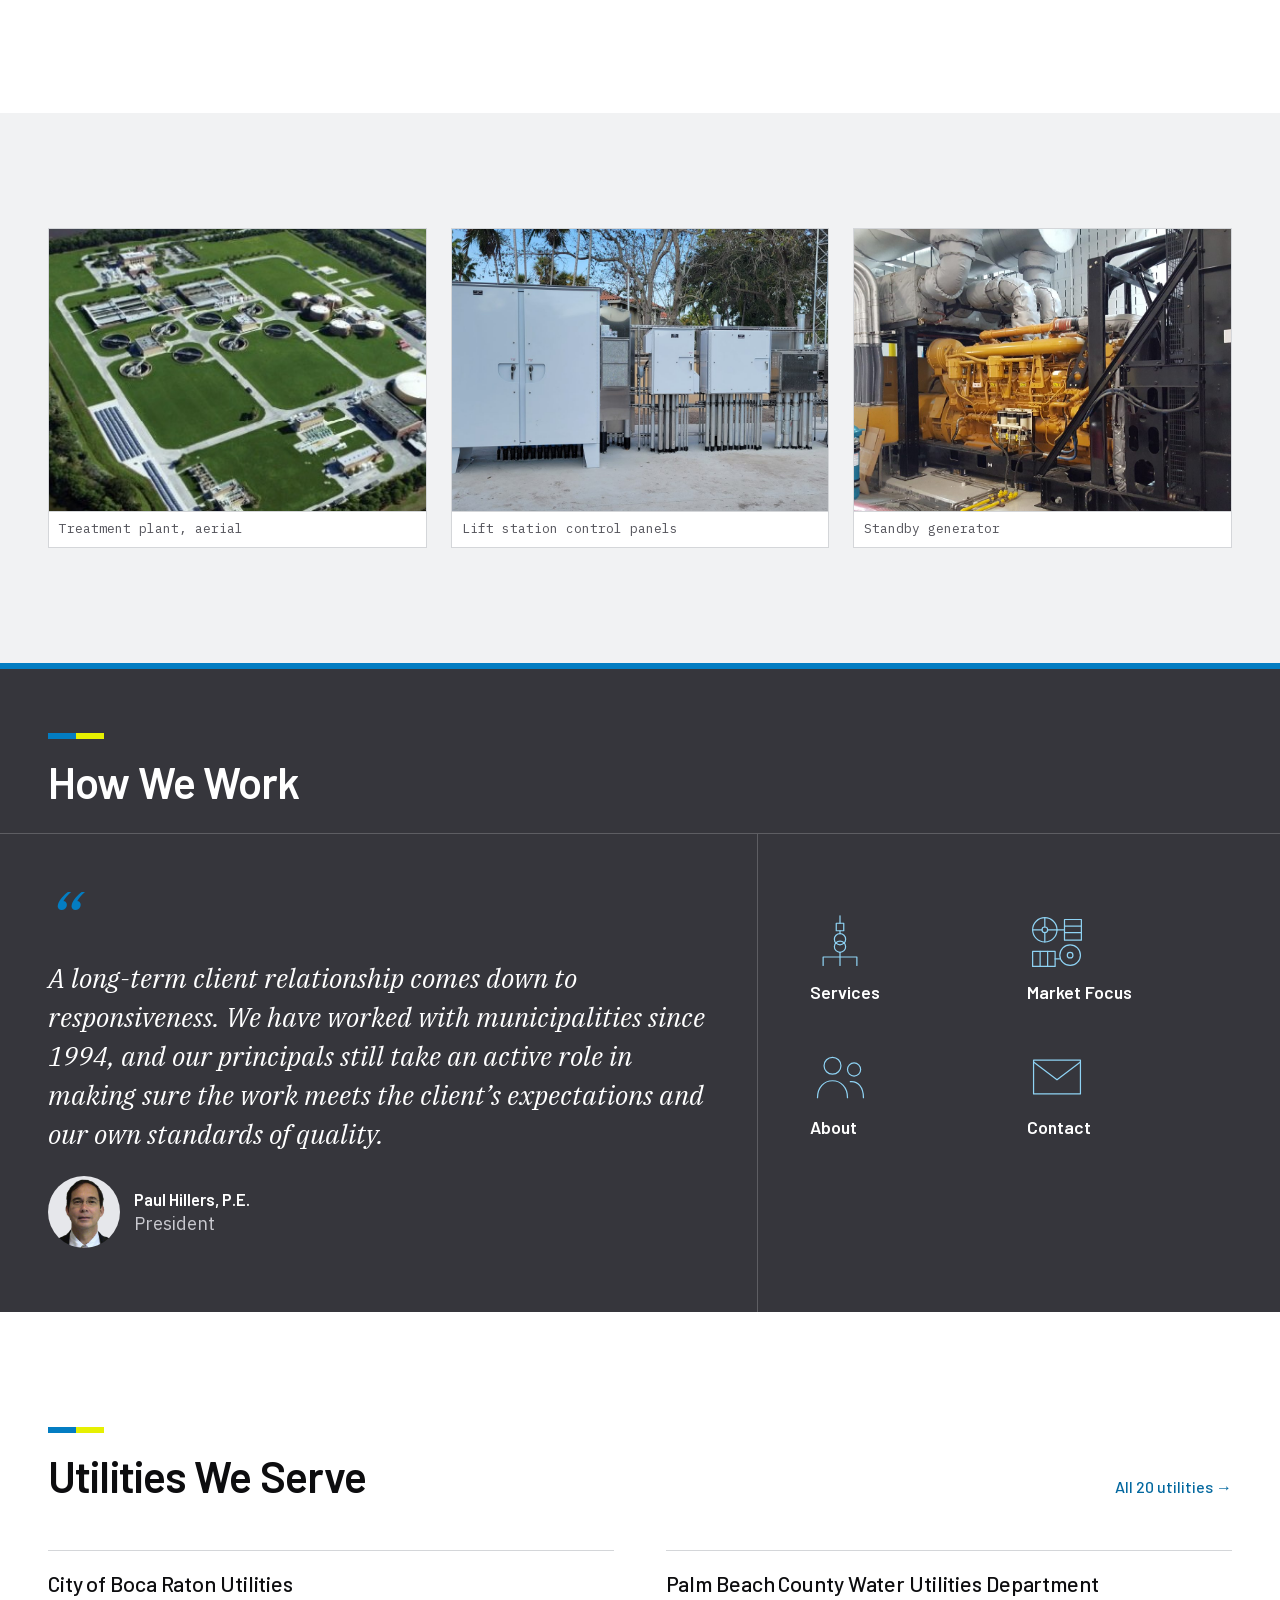
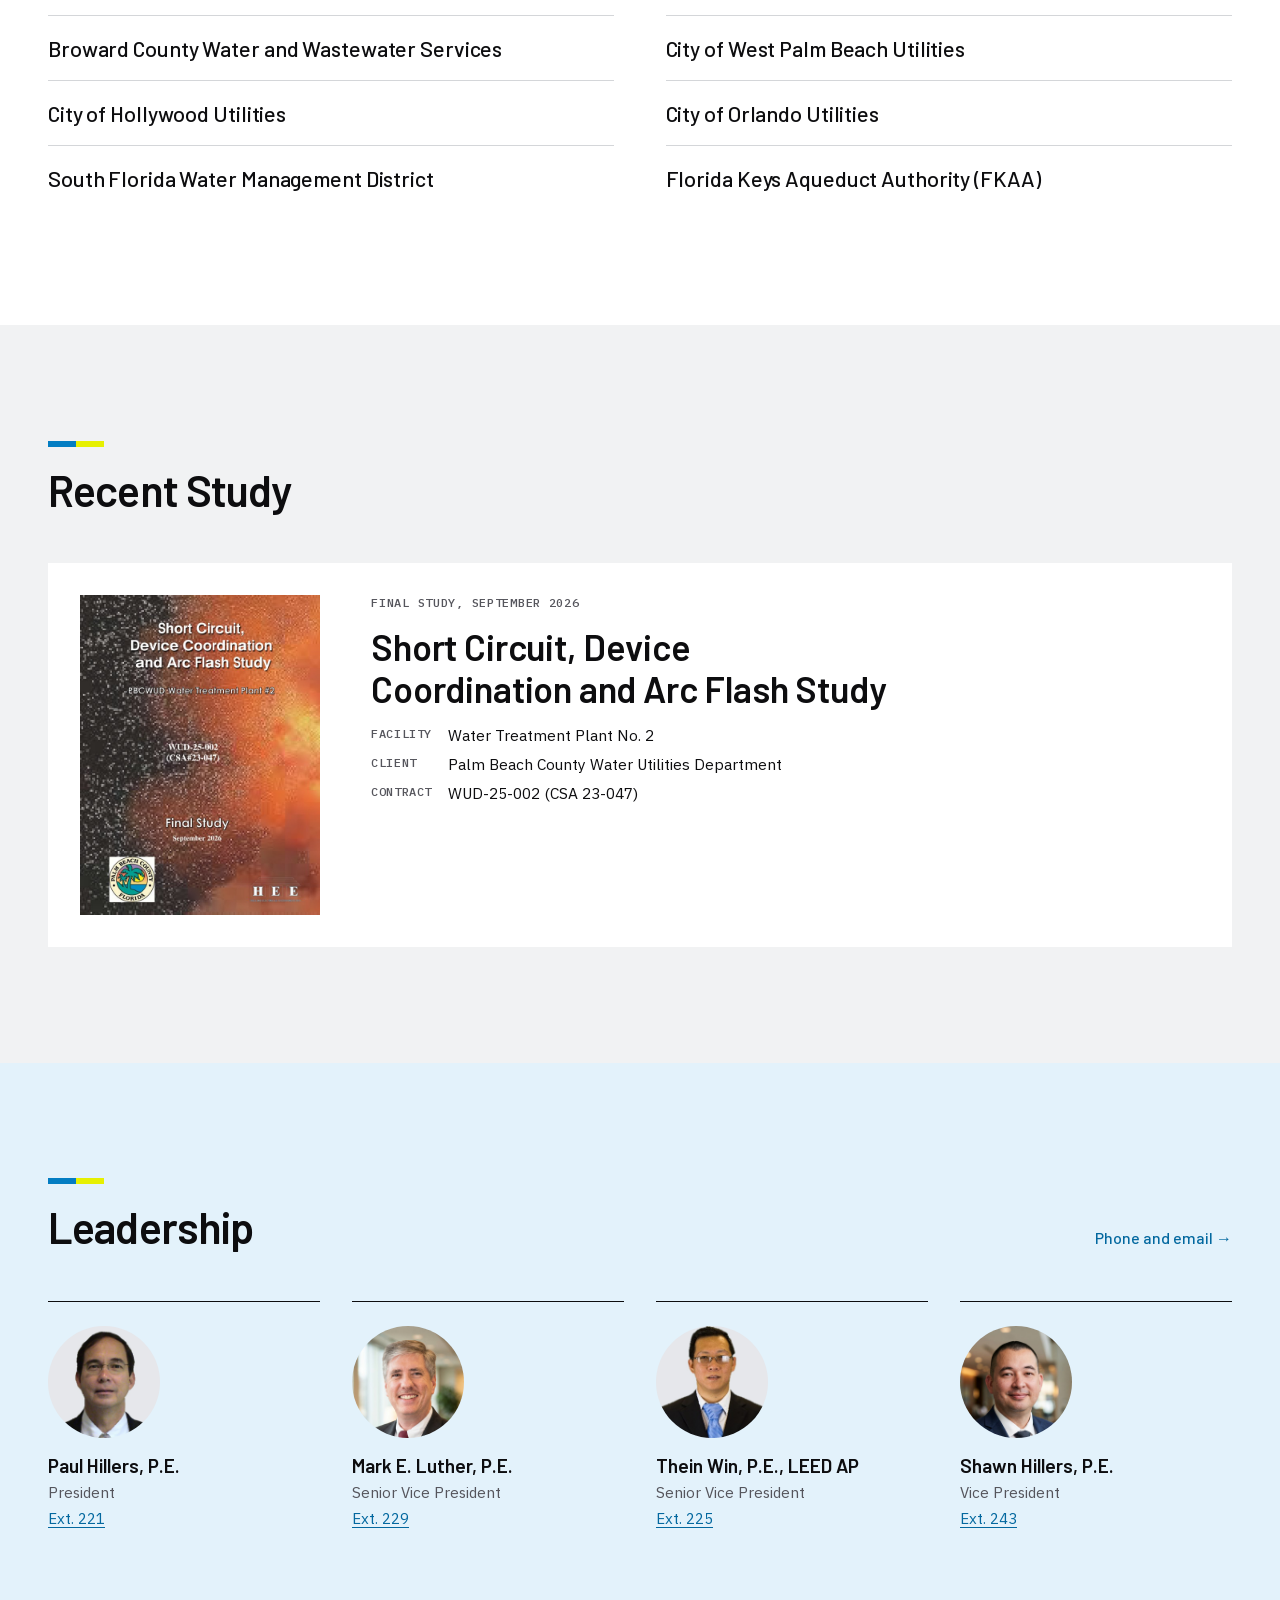
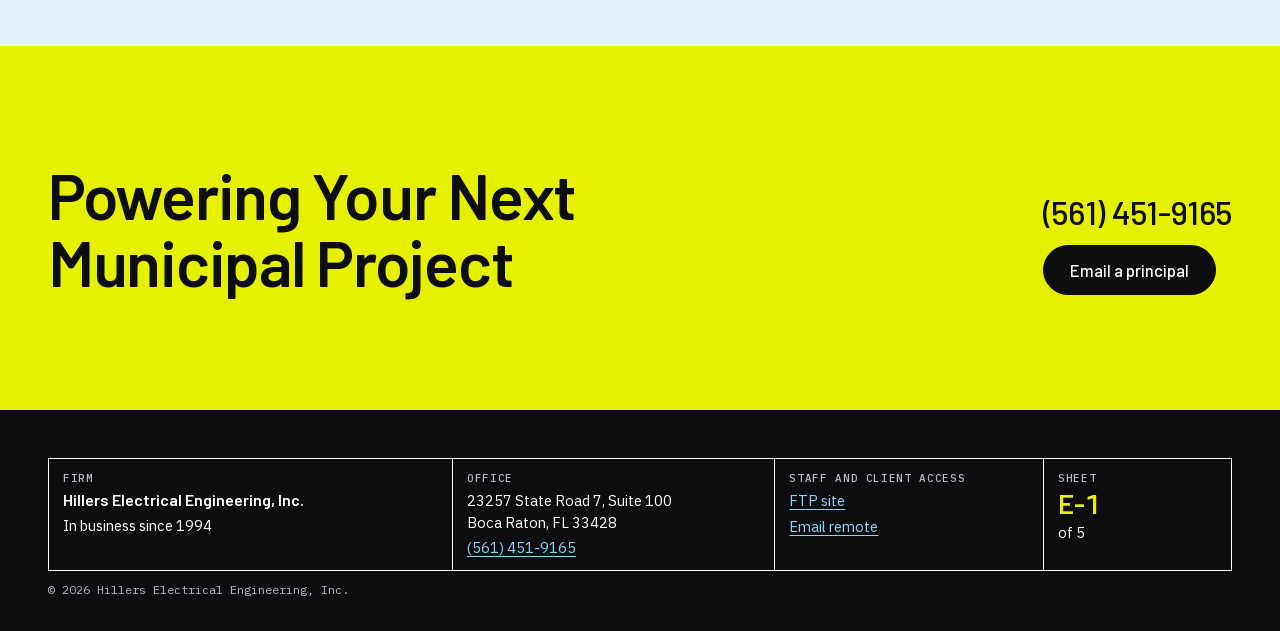
==== commit 8ff1c37a: "Logo: client's 300 dpi file, white knocked out, 904px Co-Authored-By: Claude Fable 5.1 <noreply@anth" ====
--- a/index.html
+++ b/index.html
@@ -27,7 +27,7 @@
 <body>
 <a class="skip" href="#main">Skip to content</a>
 <header class="site-head band"><div class="wrap">
-  <a class="brand" href="index.html"><img src="img/logo.png" alt="" width="451" height="216"><span>Hillers Electrical Engineering, Inc.</span></a>
+  <a class="brand" href="index.html"><img src="img/logo.png" alt="" width="904" height="434"><span>Hillers Electrical Engineering, Inc.</span></a>
   <nav class="site-nav" aria-label="Main"><a class="nav-cta" href="contact.html">Contact</a><details class="menu"><summary aria-label="Menu"><span class="bars" aria-hidden="true"><i></i><i></i><i></i></span></summary></details><ul><li><a href="index.html" aria-current="page">Home</a></li><li><a href="about.html">About</a></li><li><a href="services.html">Services</a></li><li><a href="market-focus.html">Market Focus</a></li></ul></nav>
 </div></header>
 <main id="main">
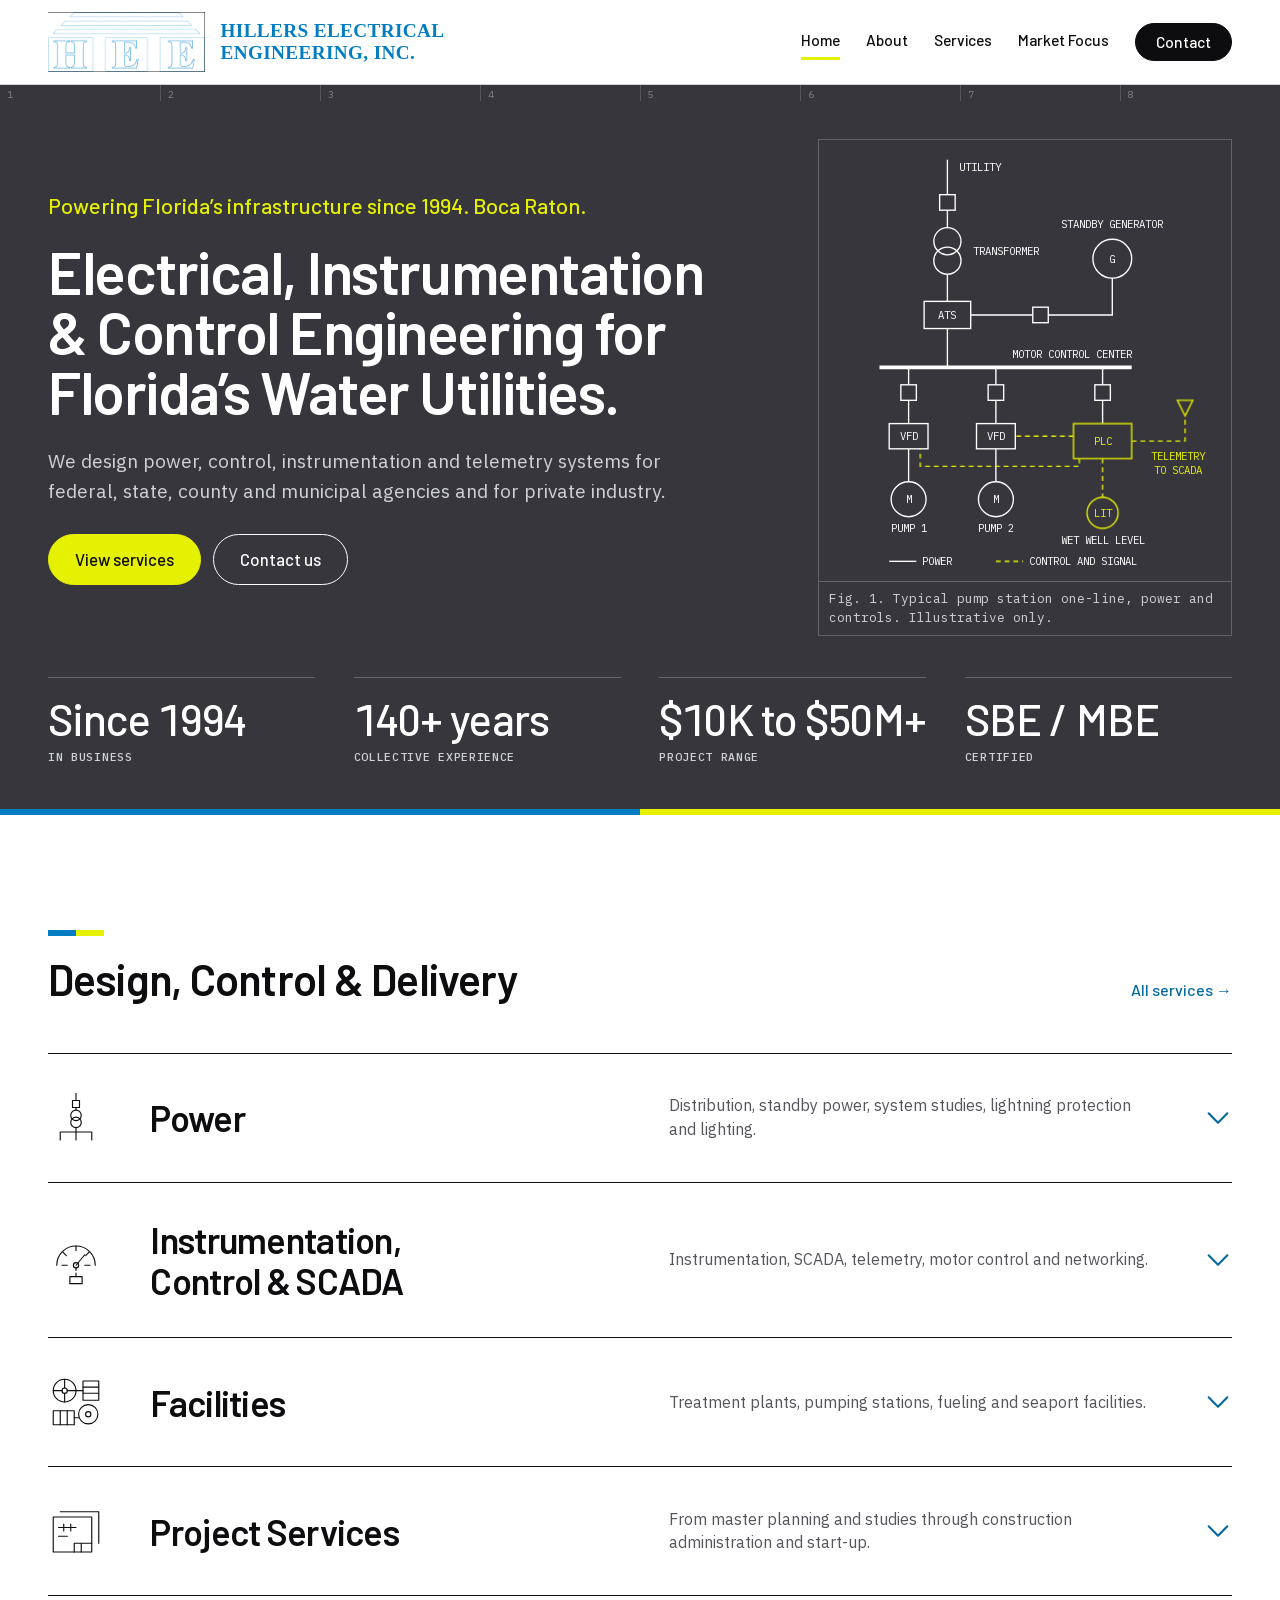
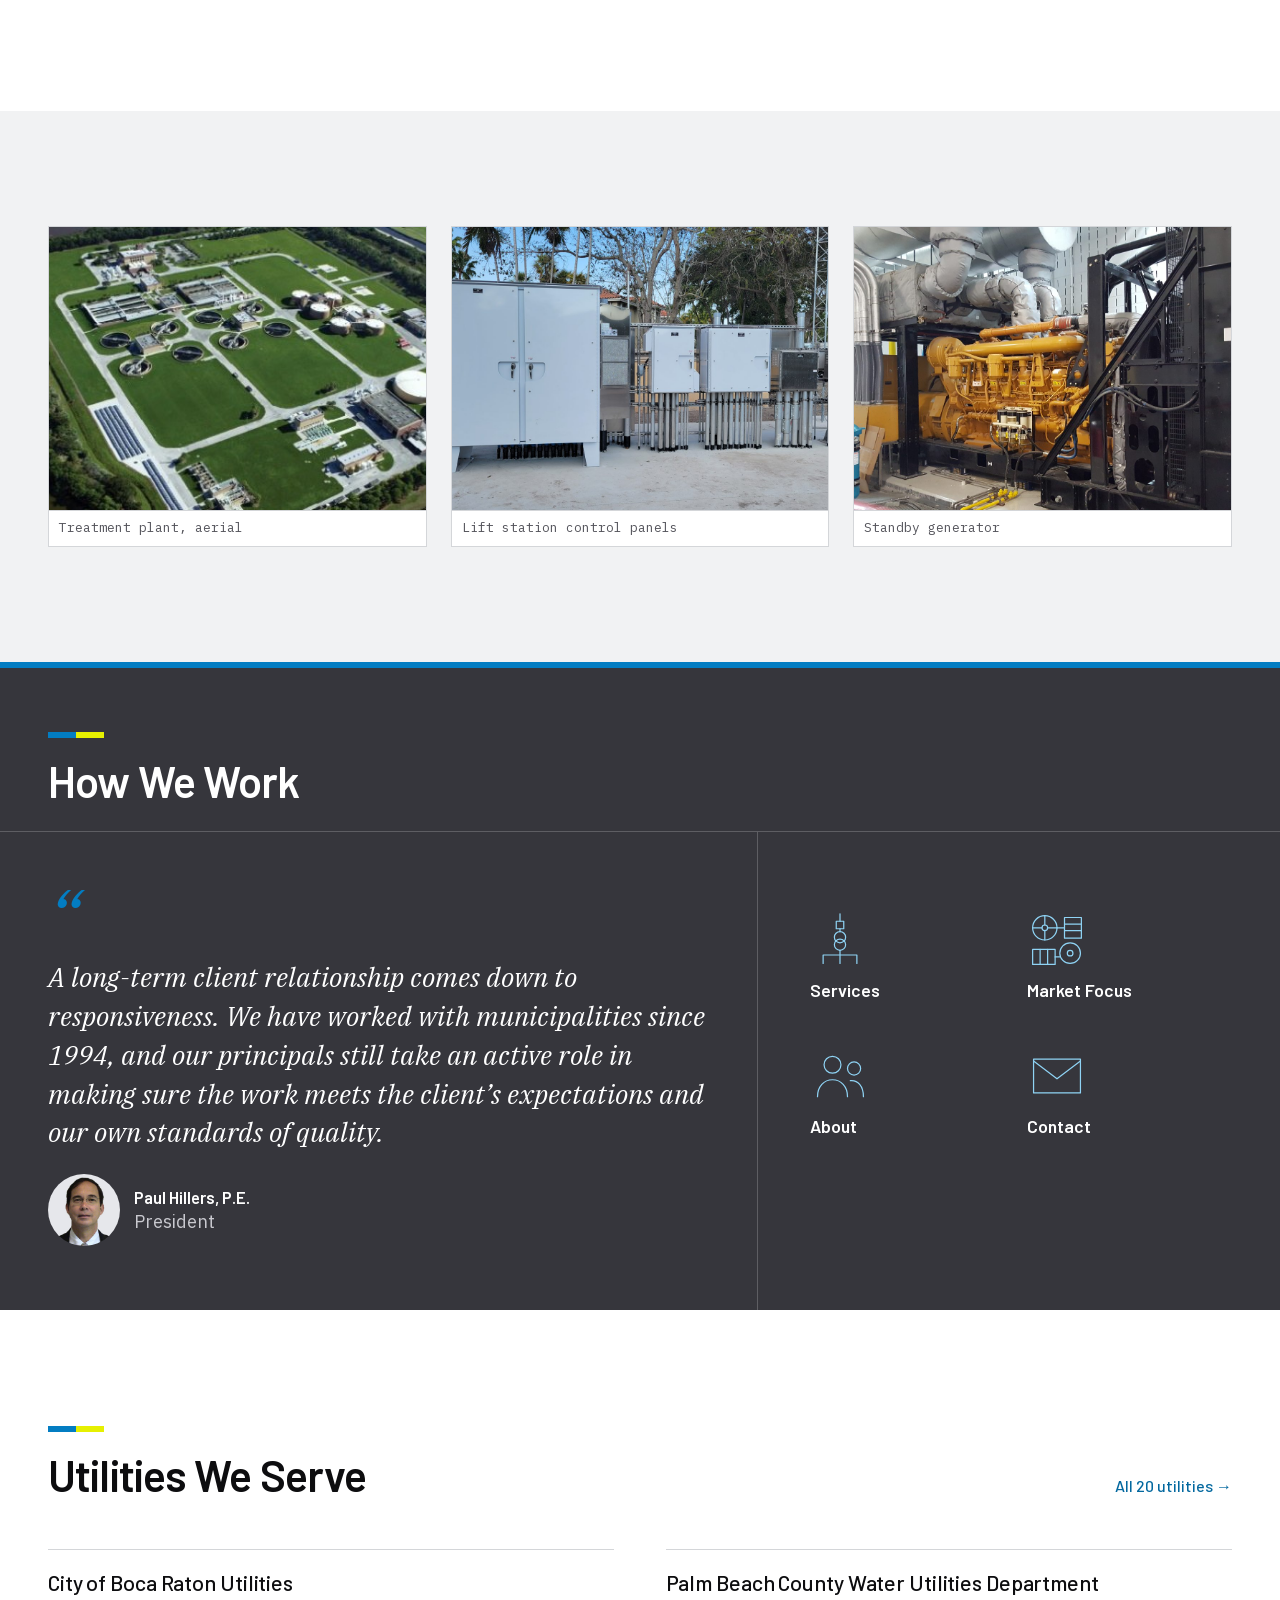
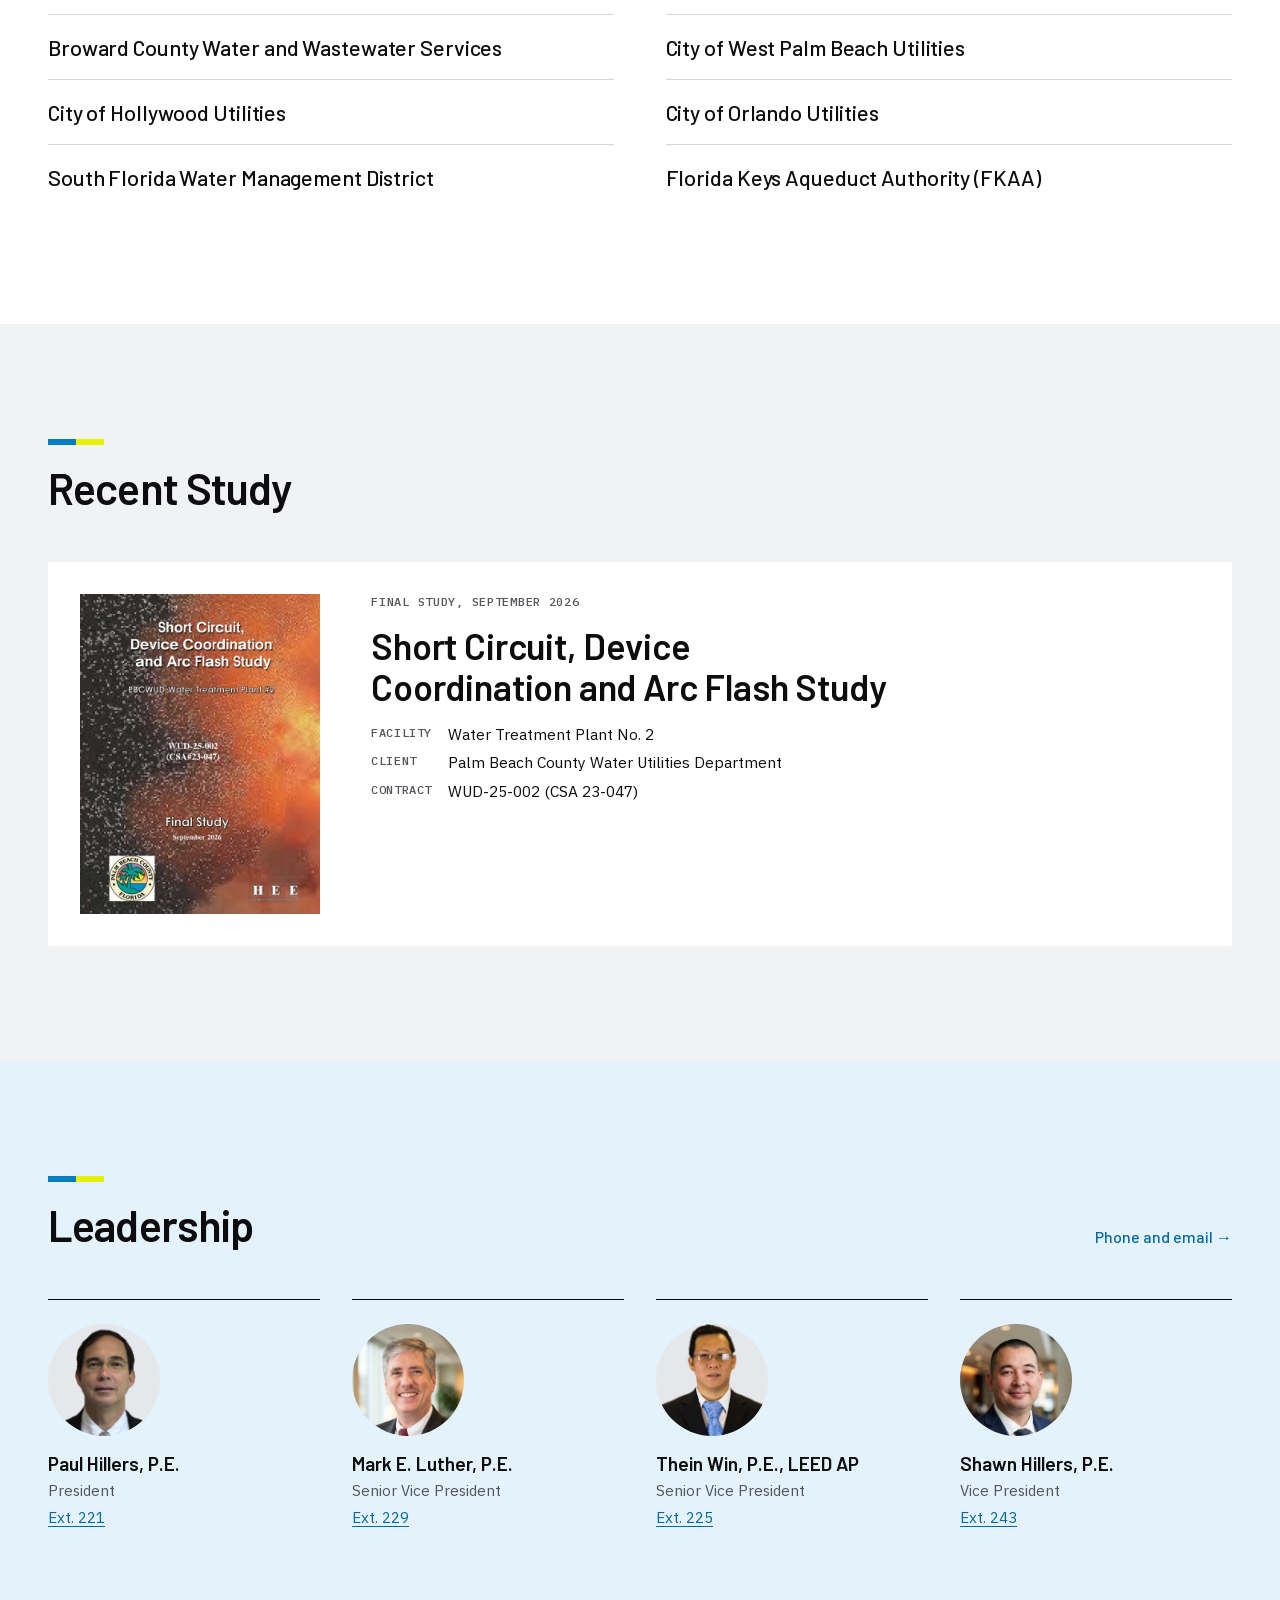
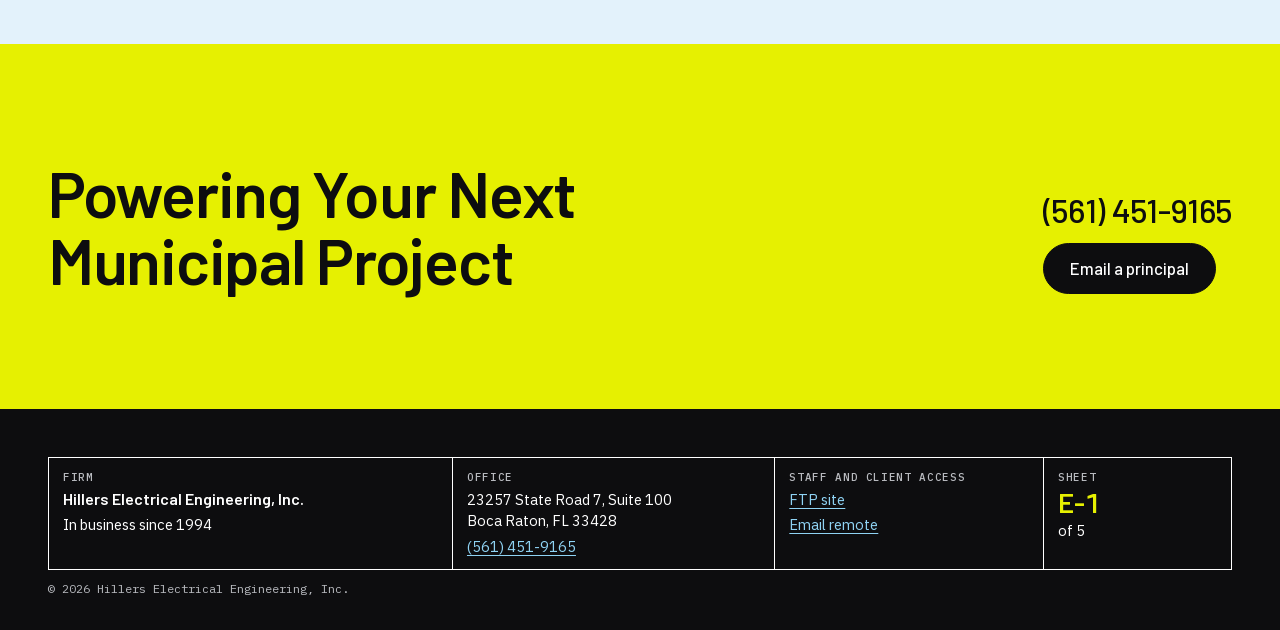
==== commit 80b32e01: "Header: HEE mark alone at 60px, firm name beside it in the logo's serif and blue Co-Authored-By: Cla" ====
--- a/index.html
+++ b/index.html
@@ -27,7 +27,7 @@
 <body>
 <a class="skip" href="#main">Skip to content</a>
 <header class="site-head band"><div class="wrap">
-  <a class="brand" href="index.html"><img src="img/logo.png" alt="" width="904" height="434"><span>Hillers Electrical Engineering, Inc.</span></a>
+  <a class="brand" href="index.html"><img src="img/logo.png" alt="" width="720" height="276"><span>Hillers Electrical<br>Engineering, Inc.</span></a>
   <nav class="site-nav" aria-label="Main"><a class="nav-cta" href="contact.html">Contact</a><details class="menu"><summary aria-label="Menu"><span class="bars" aria-hidden="true"><i></i><i></i><i></i></span></summary></details><ul><li><a href="index.html" aria-current="page">Home</a></li><li><a href="about.html">About</a></li><li><a href="services.html">Services</a></li><li><a href="market-focus.html">Market Focus</a></li></ul></nav>
 </div></header>
 <main id="main">
--- a/css/site.css
+++ b/css/site.css
@@ -68,9 +68,9 @@
 /* Header */
 .site-head { position: sticky; top: 0; z-index: 20; background: rgba(255, 255, 255, 0.9); -webkit-backdrop-filter: blur(14px); backdrop-filter: blur(14px); border-bottom: 1px solid var(--rule); }
 .site-head .wrap { display: flex; flex-wrap: wrap; align-items: center; justify-content: space-between; gap: 12px 32px; padding-block: 12px; }
-.brand { display: flex; align-items: center; gap: 18px; text-decoration: none; color: var(--ink); }
-.brand img { width: 128px; height: auto; }
-.brand span { font: 600 1.45rem/1.15 var(--display); letter-spacing: -0.01em; max-width: 11em; }
+.brand { display: flex; align-items: center; gap: 16px; text-decoration: none; color: var(--logo); }
+.brand img { width: auto; height: 60px; }
+.brand span { font: 700 1.2rem/1.15 "Times New Roman", Times, Georgia, serif; text-transform: uppercase; letter-spacing: 0.02em; white-space: nowrap; }
 .site-nav { display: flex; align-items: center; gap: 26px; }
 .site-nav ul { display: flex; flex-wrap: wrap; align-items: center; gap: 4px 26px; order: 1; }
 .site-nav a { display: inline-block; padding: 6px 0; font: 500 0.97rem/1.3 var(--display); color: var(--ink); text-decoration: none; border-bottom: 3px solid transparent; transition: border-color .2s ease; }
@@ -93,8 +93,8 @@
   /* One-row header on phones: the logo carries the name (the text stays for screen readers). */
   .site-head .wrap { flex-wrap: nowrap; gap: 12px; }
   .brand { gap: 10px; }
-  .brand span { font-size: 0.95rem; max-width: 9em; }
-  .brand img { width: 84px; }
+  .brand span { font-size: 0.9rem; }
+  .brand img { height: 44px; }
   .site-nav { gap: 10px; }
   .site-nav .nav-cta { order: 1; padding: 6px 16px; font-size: 0.92rem; }
   .site-nav .menu { display: block; order: 2; }
@@ -398,6 +398,6 @@
 .feature .zoom img { aspect-ratio: 3 / 4; object-fit: cover; }
 @media (max-width: 480px) {
   .brand span { position: absolute; width: 1px; height: 1px; overflow: hidden; clip: rect(0 0 0 0); clip-path: inset(50%); white-space: nowrap; }
-  .brand img { width: 96px; }
+  .brand img { height: 48px; }
 }
 @media (max-width: 620px) { .plates-2 { grid-template-columns: minmax(0, 1fr); } }
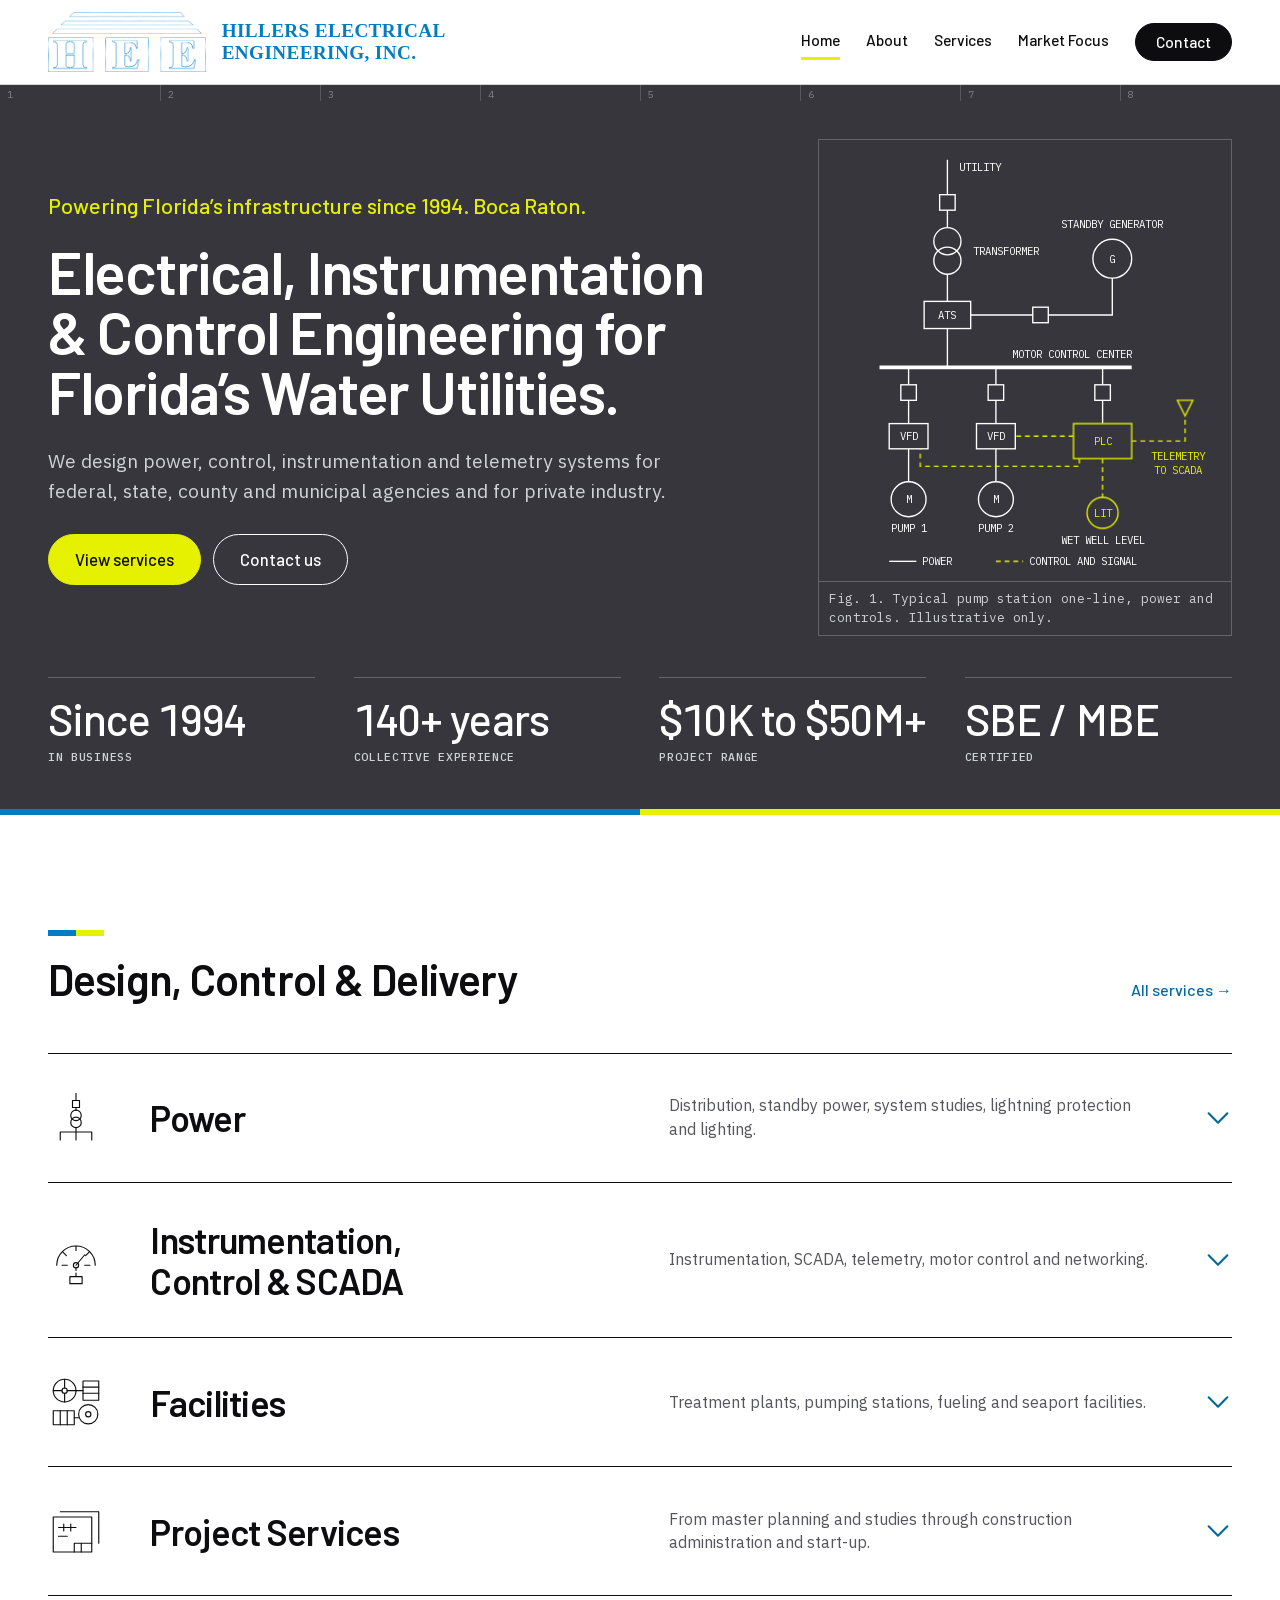
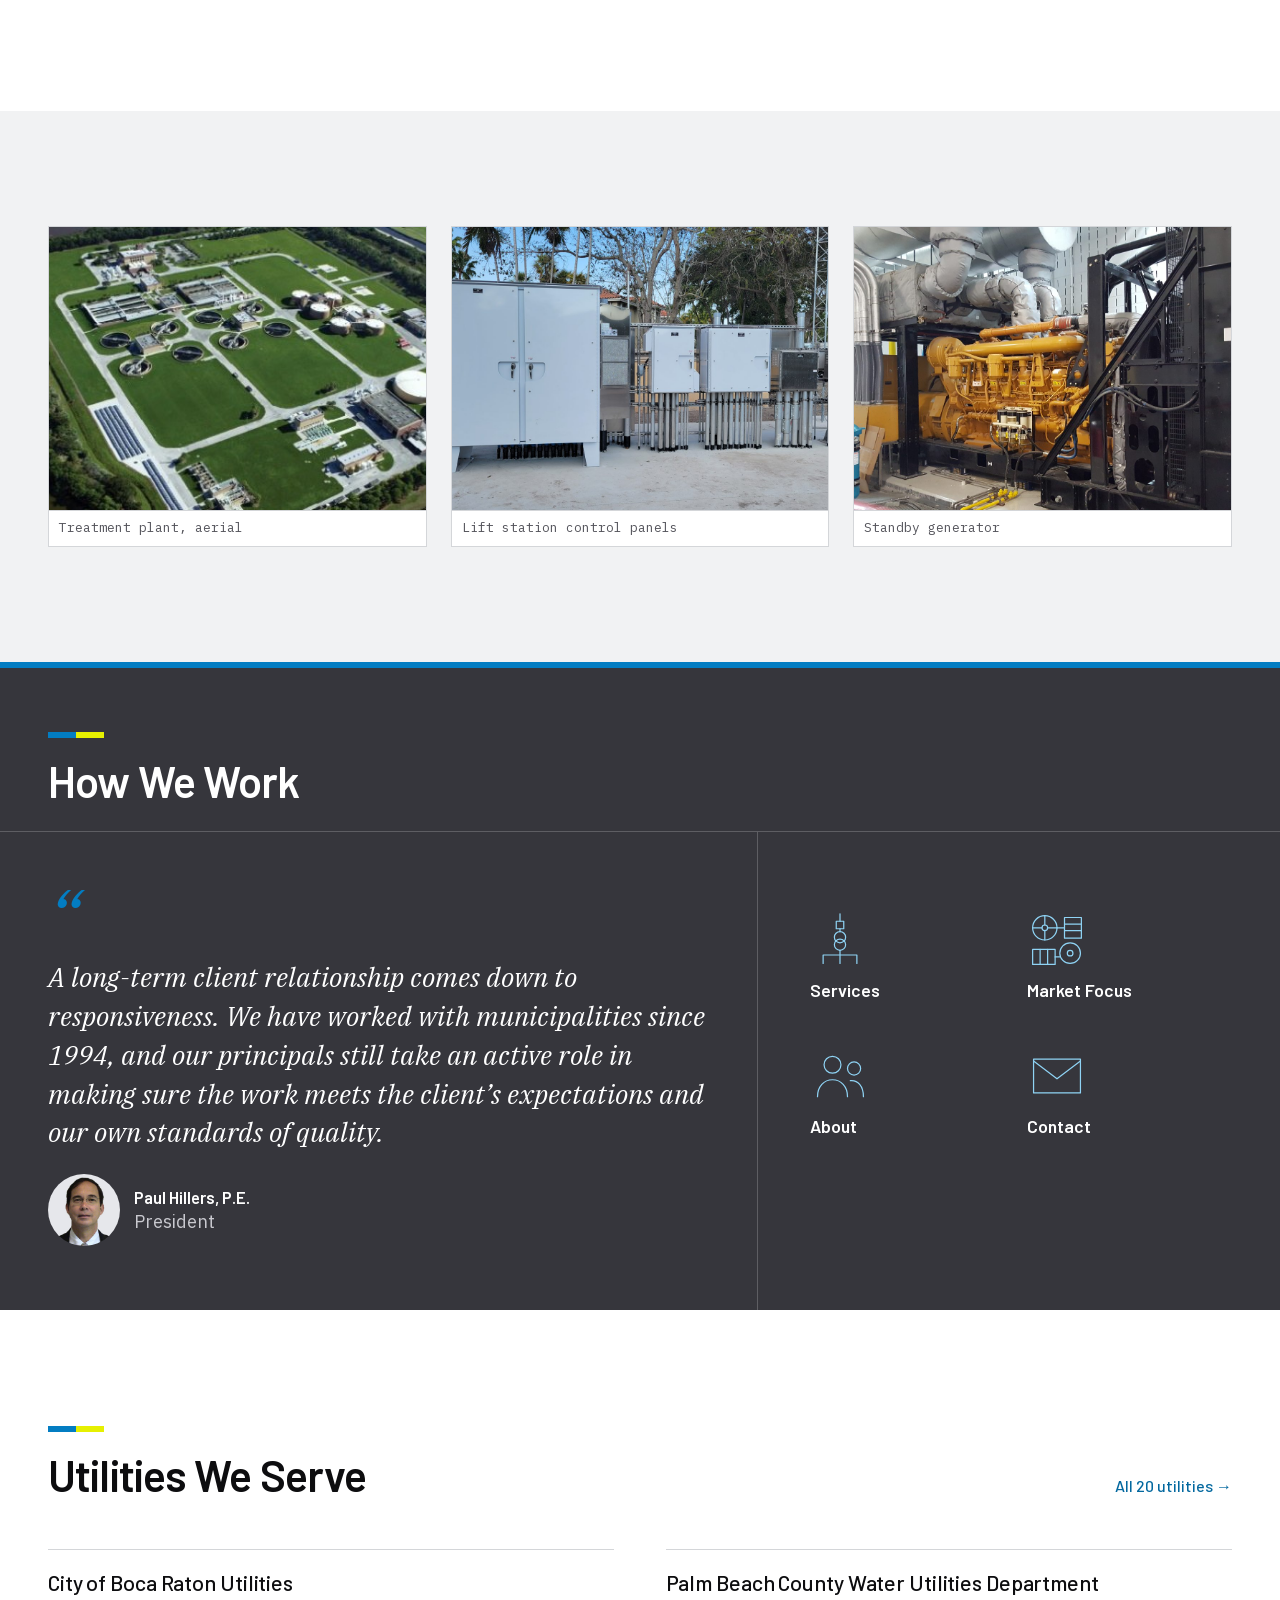
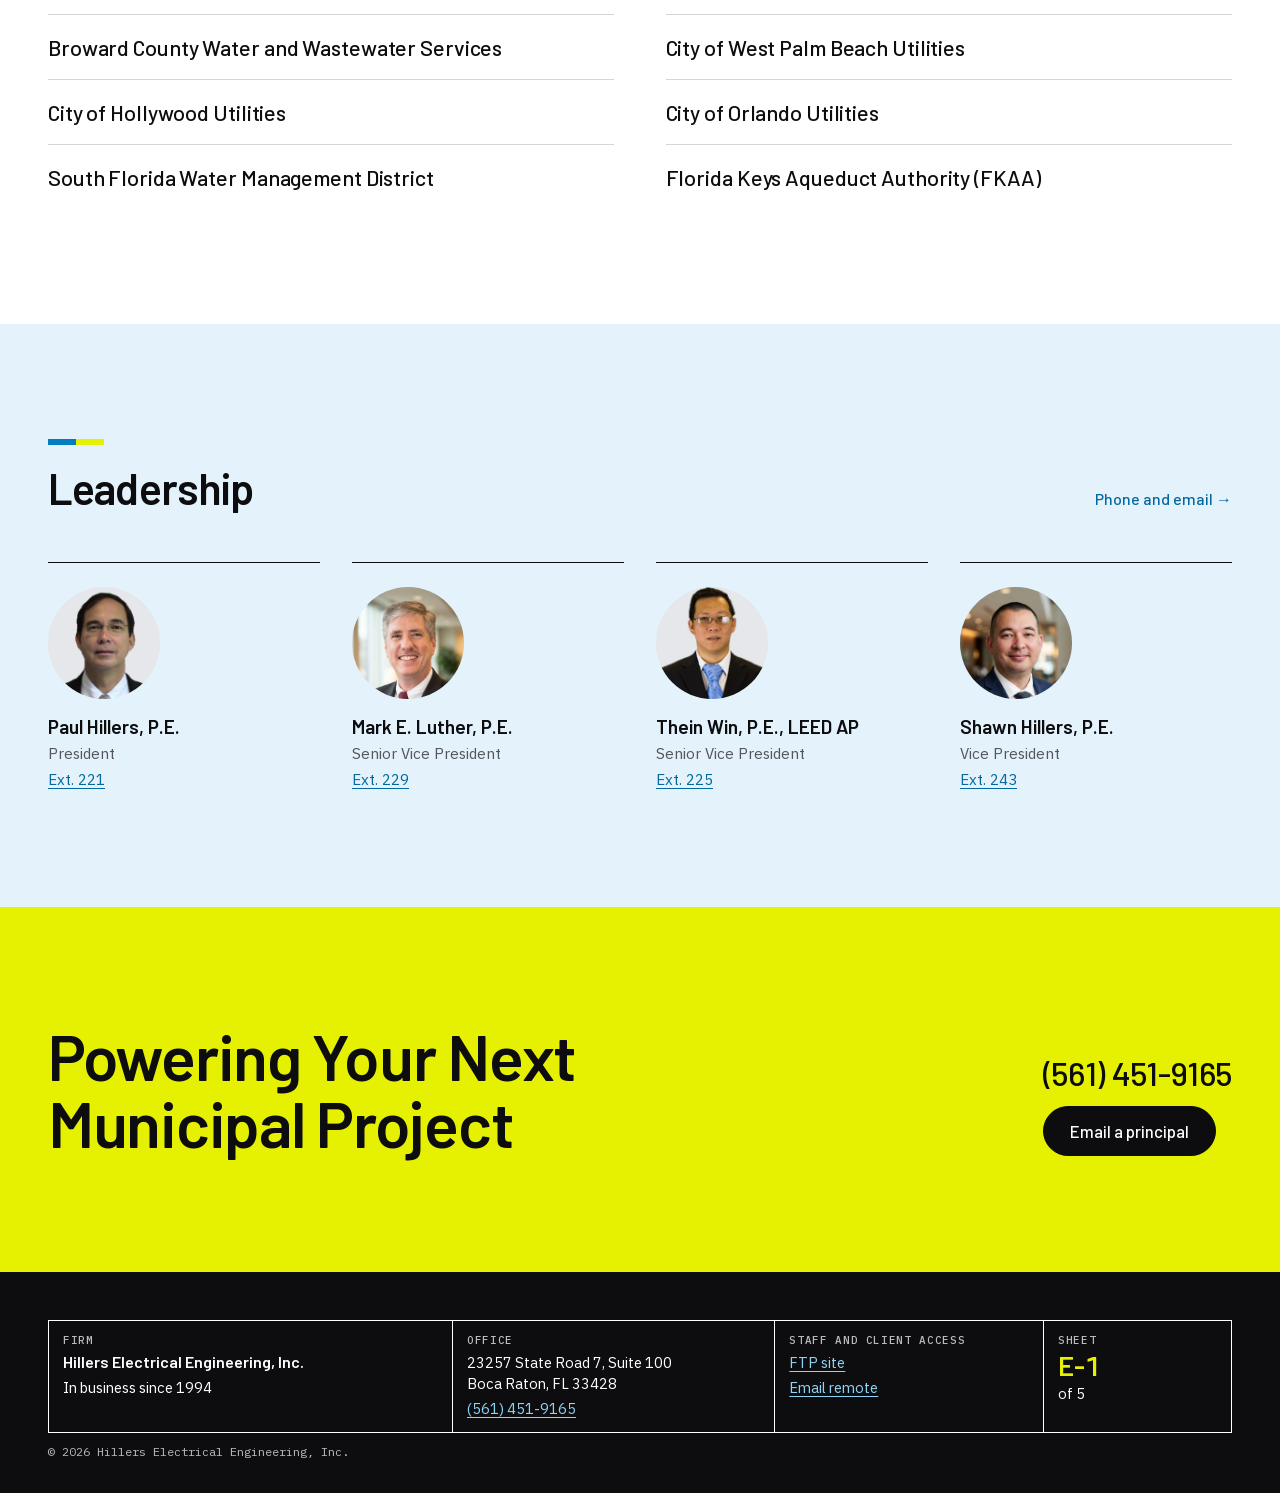
==== commit b79c925e: "Thein 10 Nov: Recent Study removed from Home; logo mark re-cut with no frame Co-Authored-By: Claude " ====
--- a/index.html
+++ b/index.html
@@ -27,7 +27,7 @@
 <body>
 <a class="skip" href="#main">Skip to content</a>
 <header class="site-head band"><div class="wrap">
-  <a class="brand" href="index.html"><img src="img/logo.png" alt="" width="720" height="276"><span>Hillers Electrical<br>Engineering, Inc.</span></a>
+  <a class="brand" href="index.html"><img src="img/logo.png" alt="" width="720" height="274"><span>Hillers Electrical<br>Engineering, Inc.</span></a>
   <nav class="site-nav" aria-label="Main"><a class="nav-cta" href="contact.html">Contact</a><details class="menu"><summary aria-label="Menu"><span class="bars" aria-hidden="true"><i></i><i></i><i></i></span></summary></details><ul><li><a href="index.html" aria-current="page">Home</a></li><li><a href="about.html">About</a></li><li><a href="services.html">Services</a></li><li><a href="market-focus.html">Market Focus</a></li></ul></nav>
 </div></header>
 <main id="main">
@@ -118,22 +118,6 @@
   <ul class="client-short"><li>City of Boca Raton Utilities</li><li>Palm Beach County Water Utilities Department</li><li>Broward County Water and Wastewater Services</li><li>City of West Palm Beach Utilities</li><li>City of Hollywood Utilities</li><li>City of Orlando Utilities</li><li>South Florida Water Management District</li><li>Florida Keys Aqueduct Authority (FKAA)</li></ul>
 </div></section>
 
-<section class="band tinted"><div class="wrap">
-  <div class="section-head"><h2>Recent Study</h2></div>
-  <div class="feature">
-    <div class="zoom"><img src="img/wtp2-study.jpg" alt="Cover of the Short Circuit, Device Coordination and Arc Flash Study for Water Treatment Plant No. 2, Palm Beach County Water Utilities Department" width="600" height="800" loading="lazy"></div>
-    <div class="feature-body">
-      <p class="label">Final study, September 2026</p>
-      <h3>Short Circuit, Device Coordination and Arc Flash Study</h3>
-      <dl>
-        <dt>Facility</dt><dd>Water Treatment Plant No. 2</dd>
-        <dt>Client</dt><dd>Palm Beach County Water Utilities Department</dd>
-        <dt>Contract</dt><dd>WUD-25-002 (CSA 23-047)</dd>
-      </dl>
-    </div>
-  </div>
-</section>
-
 <section class="band tinted-blue"><div class="wrap">
   <div class="section-head"><h2>Leadership</h2><a class="more" href="contact.html">Phone and email</a></div>
   <ul class="names"><li><img src="img/paul-hillers.jpg" alt="" width="104" height="104"><strong>Paul Hillers, P.E.</strong><span>President</span><a href="tel:+15614519165,221">Ext. 221</a></li><li><img src="img/mark-luther.jpg" alt="" width="104" height="104"><strong>Mark E. Luther, P.E.</strong><span>Senior Vice President</span><a href="tel:+15614519165,229">Ext. 229</a></li><li><img src="img/thein-win.jpg" alt="" width="104" height="104"><strong>Thein Win, P.E., LEED AP</strong><span>Senior Vice President</span><a href="tel:+15614519165,225">Ext. 225</a></li><li><img src="img/shawn-hillers.jpg" alt="" width="104" height="104"><strong>Shawn Hillers, P.E.</strong><span>Vice President</span><a href="tel:+15614519165,243">Ext. 243</a></li></ul>
